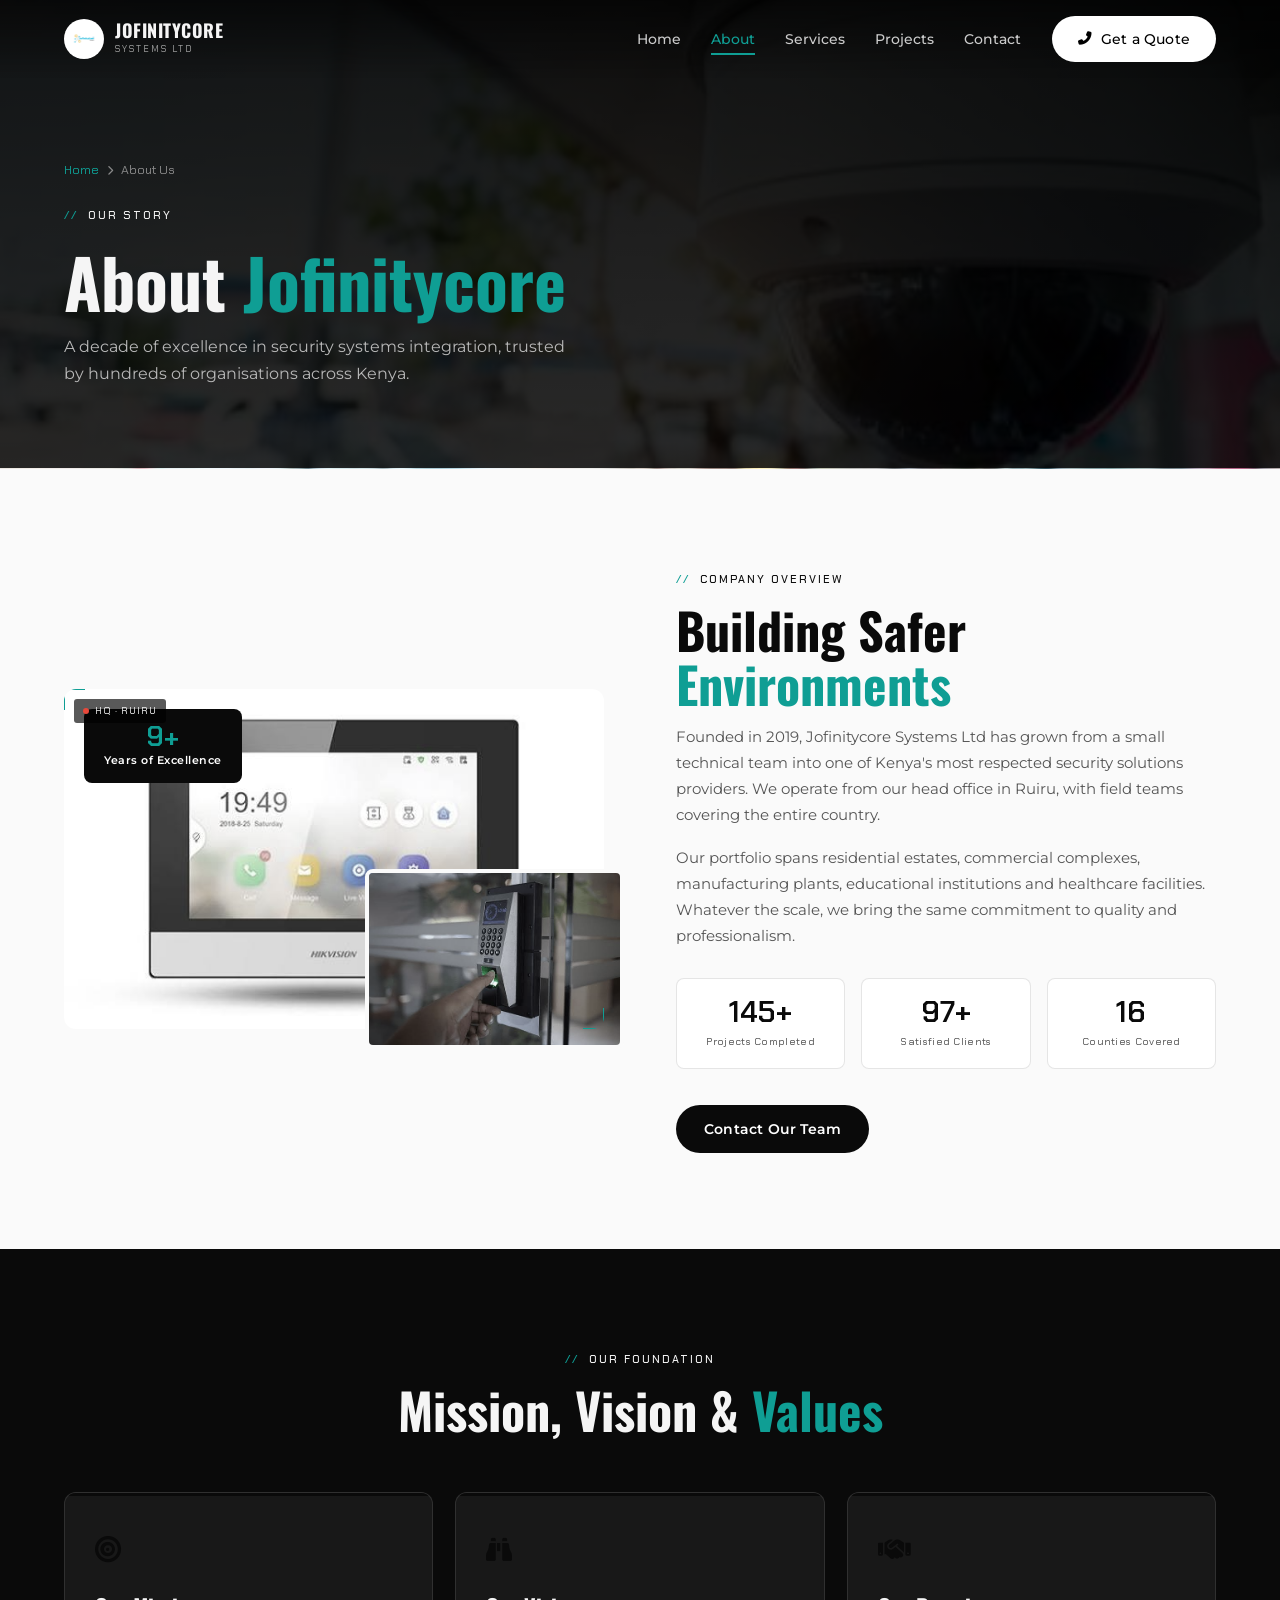
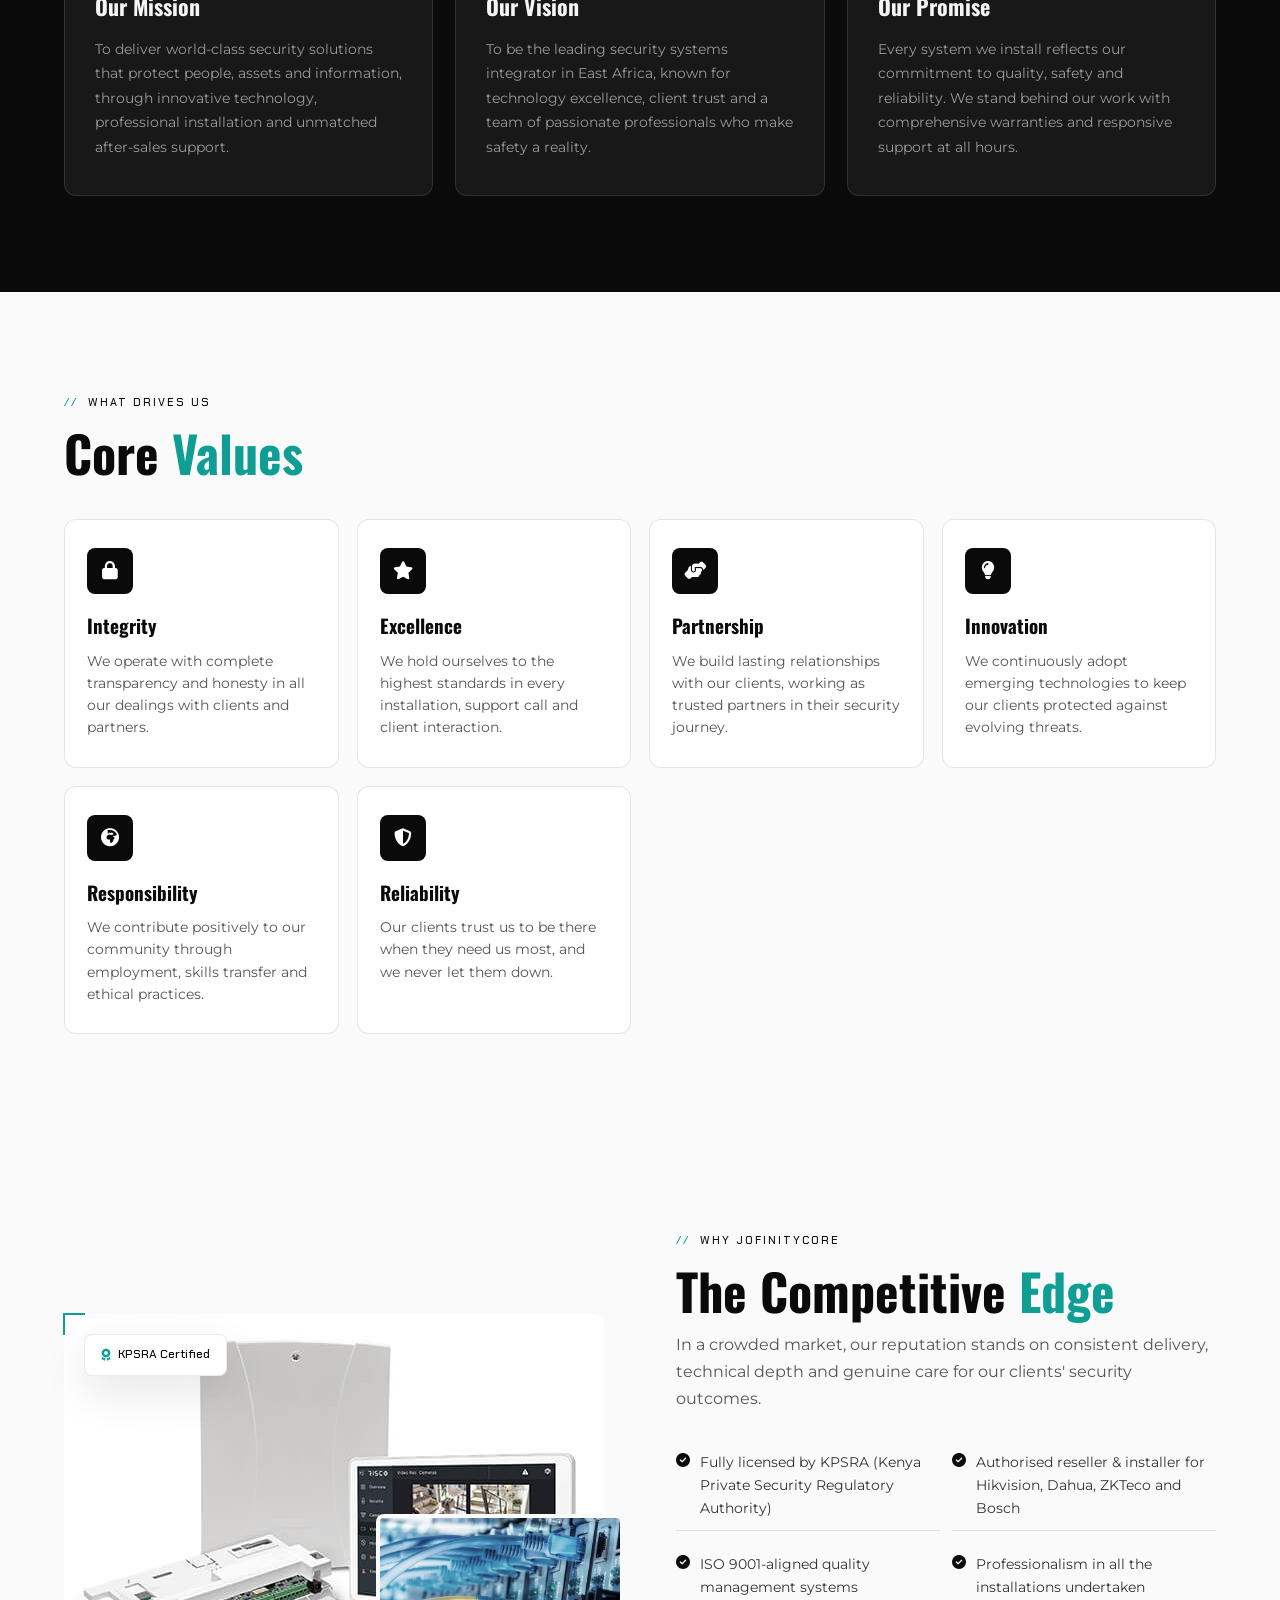
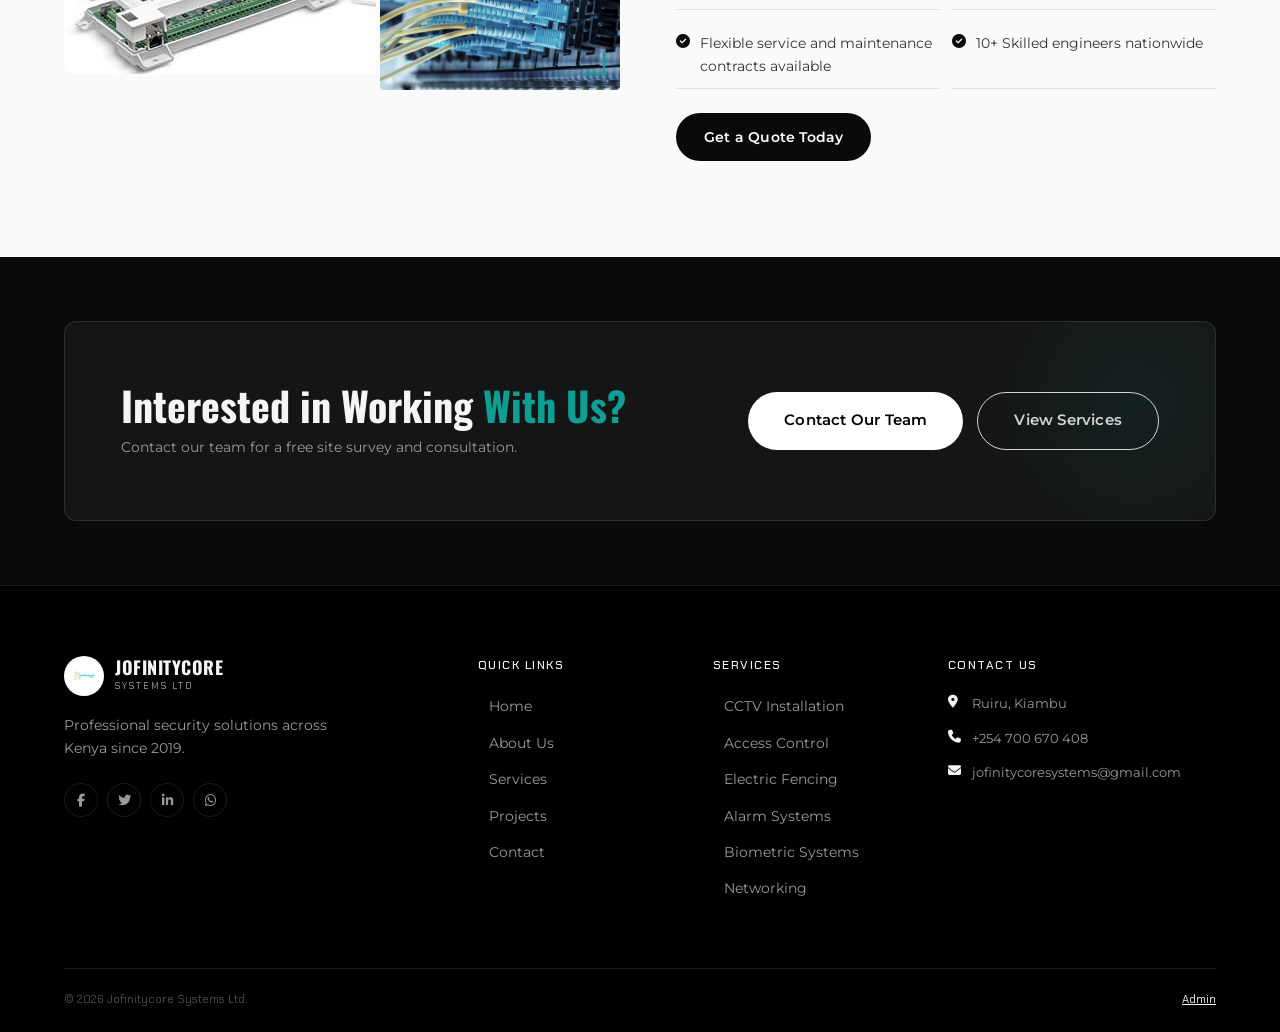
==== about.html @ b5438183 "Initial commit" ====
<!DOCTYPE html>
<html lang="en">
<head>
<meta charset="UTF-8">
<meta name="viewport" content="width=device-width, initial-scale=1.0">
<meta name="description" content="About Jofinitycore Systems Ltd – Kenya's premier security systems integrator. Mission, vision, values and why choose us.">
<title>About Us | Jofinitycore Systems Ltd</title>
<link rel="icon" href="images/favicon.svg" type="image/svg+xml">
<link rel="preconnect" href="https://fonts.googleapis.com">
<link rel="stylesheet" href="https://fonts.googleapis.com/css2?family=Oswald:wght@400;500;600;700&family=Montserrat:wght@300;400;500;600;700;800&family=Chakra+Petch:wght@400;500;600;700&display=swap">
<link rel="stylesheet" href="https://cdnjs.cloudflare.com/ajax/libs/font-awesome/6.5.0/css/all.min.css">
<link rel="stylesheet" href="css/style.css">
</head>
<body>

<nav id="navbar">
  <div class="nav-inner">
    <a href="index.html" class="nav-logo">
      <div class="nav-logo-icon"><img src="images/Logo.png" alt="Jofinitycore Systems Ltd logo"></div>
      <div class="nav-logo-text"><span class="nav-logo-name">JOFINITYCORE</span><span class="nav-logo-tagline">Systems Ltd</span></div>
    </a>
    <div class="nav-links" id="navMenu">
      <a href="index.html">Home</a>
      <a href="about.html" class="active">About</a>
      <a href="services.html">Services</a>
      <a href="projects.html">Projects</a>
      <a href="contact.html">Contact</a>
      <div class="nav-cta"><a href="contact.html" class="btn btn-primary"><i class="fas fa-phone-alt"></i> Get a Quote</a></div>
    </div>
    <button class="nav-toggle" id="navToggle"><span></span><span></span><span></span></button>
  </div>
</nav>

<!-- PAGE HERO -->
<section class="page-hero" style="background-image:url('images/CCTV.jpeg');">
  <div class="page-hero-overlay"></div>
  <div class="container page-hero-content">
    <div class="breadcrumb"><a href="index.html">Home</a> <i class="fas fa-chevron-right"></i> About Us</div>
    <div class="section-label">Our Story</div>
    <h1 class="page-hero-title">About <span class="text-cyan">Jofinitycore</span></h1>
    <p>A decade of excellence in security systems integration, trusted by hundreds of organisations across Kenya.</p>
  </div>
</section>

<!-- ABOUT OVERVIEW -->
<section class="section">
  <div class="container">
    <div class="about-grid">
      <div class="about-images aos">
        <div class="about-main-img frame-corners">
          <div class="frame-tag"><span class="frame-tag-dot"></span>HQ · RUIRU</div>
          <img src="images/Access_Control.jpeg" alt="Access Control System">
        </div>
        <div class="about-sm-img"><img src="images/Biometrics.jpeg" alt="Biometric System"></div>
        <div class="about-stat-badge"><div class="asb-num">9+</div><div class="asb-txt">Years of Excellence</div></div>
      </div>
      <div class="about-text aos aos-delay-1">
        <div class="section-label">Company Overview</div>
        <h2 class="section-title">Building Safer <span class="text-cyan">Environments</span></h2>
        <p>Founded in 2019, Jofinitycore Systems Ltd has grown from a small technical team into one of Kenya's most respected security solutions providers. We operate from our head office in Ruiru, with field teams covering the entire country.</p>
        <p style="margin-top:16px;">Our portfolio spans residential estates, commercial complexes, manufacturing plants, educational institutions and healthcare facilities. Whatever the scale, we bring the same commitment to quality and professionalism.</p>
        <div class="about-stats">
          <div class="about-stat-item"><div class="asi-num" data-counter="150" data-suffix="+">0+</div><div class="asi-label">Projects Completed</div></div>
          <div class="about-stat-item"><div class="asi-num" data-counter="100" data-suffix="+">0+</div><div class="asi-label">Satisfied Clients</div></div>
          <div class="about-stat-item"><div class="asi-num" data-counter="17" data-suffix="">0</div><div class="asi-label">Counties Covered</div></div>
        </div>
        <a href="contact.html" class="btn btn-primary" style="margin-top:8px;">Contact Our Team</a>
      </div>
    </div>
  </div>
</section>

<!-- MISSION VISION VALUES -->
<section class="section mvv-bg">
  <div class="container">
    <div style="text-align:center;margin-bottom:56px;">
      <div class="section-label aos" style="justify-content:center;">Our Foundation</div>
      <h2 class="section-title aos" style="margin:0 auto;">Mission, Vision & <span class="text-cyan">Values</span></h2>
    </div>
    <div class="mvv-grid">
      <div class="mvv-card mvv-blue aos">
        <div class="mvv-icon"><i class="fas fa-bullseye"></i></div>
        <h3>Our Mission</h3>
        <p>To deliver world-class security solutions that protect people, assets and information, through innovative technology, professional installation and unmatched after-sales support.</p>
      </div>
      <div class="mvv-card mvv-red aos aos-delay-1">
        <div class="mvv-icon"><i class="fas fa-binoculars"></i></div>
        <h3>Our Vision</h3>
        <p>To be the leading security systems integrator in East Africa, known for technology excellence, client trust and a team of passionate professionals who make safety a reality.</p>
      </div>
      <div class="mvv-card mvv-gold aos aos-delay-2">
        <div class="mvv-icon"><i class="fas fa-handshake"></i></div>
        <h3>Our Promise</h3>
        <p>Every system we install reflects our commitment to quality, safety and reliability. We stand behind our work with comprehensive warranties and responsive support at all hours.</p>
      </div>
    </div>
  </div>
</section>

<!-- CORE VALUES -->
<section class="section">
  <div class="container">
    <div class="section-label aos">What Drives Us</div>
    <h2 class="section-title aos">Core <span class="text-cyan">Values</span></h2>
    <div class="values-grid">
      <div class="value-card aos"><div class="vc-icon"><i class="fas fa-lock"></i></div><h3>Integrity</h3><p>We operate with complete transparency and honesty in all our dealings with clients and partners.</p></div>
      <div class="value-card aos aos-delay-1"><div class="vc-icon"><i class="fas fa-star"></i></div><h3>Excellence</h3><p>We hold ourselves to the highest standards in every installation, support call and client interaction.</p></div>
      <div class="value-card aos aos-delay-2"><div class="vc-icon"><i class="fas fa-hands-helping"></i></div><h3>Partnership</h3><p>We build lasting relationships with our clients, working as trusted partners in their security journey.</p></div>
      <div class="value-card aos"><div class="vc-icon"><i class="fas fa-lightbulb"></i></div><h3>Innovation</h3><p>We continuously adopt emerging technologies to keep our clients protected against evolving threats.</p></div>
      <div class="value-card aos aos-delay-1"><div class="vc-icon"><i class="fas fa-globe-africa"></i></div><h3>Responsibility</h3><p>We contribute positively to our community through employment, skills transfer and ethical practices.</p></div>
      <div class="value-card aos aos-delay-2"><div class="vc-icon"><i class="fas fa-shield-alt"></i></div><h3>Reliability</h3><p>Our clients trust us to be there when they need us most, and we never let them down.</p></div>
    </div>
  </div>
</section>

<!-- WHY CHOOSE US -->
<section class="section why-bg">
  <div class="container">
    <div class="why-grid">
      <div class="why-images aos frame-corners">
        <img src="images/Alarm_Systems.jpg" alt="Security System" class="why-main">
        <img src="images/Networking.jpg" alt="Network Infrastructure" class="why-sm">
        <div class="why-cert"><i class="fas fa-award"></i><span>KPSRA Certified</span></div>
      </div>
      <div class="why-text">
        <div class="section-label aos">Why Jofinitycore</div>
        <h2 class="section-title aos">The Competitive <span class="text-cyan">Edge</span></h2>
        <p class="section-desc aos">In a crowded market, our reputation stands on consistent delivery, technical depth and genuine care for our clients' security outcomes.</p>
        <ul class="check-list why-checks aos">
          <li><i class="fas fa-check-circle"></i> Fully licensed by KPSRA (Kenya Private Security Regulatory Authority)</li>
          <li><i class="fas fa-check-circle"></i> Authorised reseller & installer for Hikvision, Dahua, ZKTeco and Bosch</li>
          <li><i class="fas fa-check-circle"></i> ISO 9001-aligned quality management systems</li>
          <li><i class="fas fa-check-circle"></i> Professionalism in all the installations undertaken</li>
          <li><i class="fas fa-check-circle"></i> Flexible service and maintenance contracts available</li>
          <li><i class="fas fa-check-circle"></i> 10+ Skilled engineers nationwide</li>
        </ul>
        <a href="contact.html" class="btn btn-primary" style="margin-top:24px;">Get a Quote Today</a>
      </div>
    </div>
  </div>
</section>

<!-- CTA -->
<section class="cta-wrap">
  <div class="container">
    <div class="cta-box aos">
      <div><h2 class="cta-title">Interested in Working <span class="text-cyan">With Us?</span></h2><p>Contact our team for a free site survey and consultation.</p></div>
      <div class="btn-group"><a href="contact.html" class="btn btn-primary btn-lg">Contact Our Team</a><a href="services.html" class="btn btn-outline btn-lg">View Services</a></div>
    </div>
  </div>
</section>

<!-- FOOTER -->
<footer>
  <div class="container">
    <div class="footer-grid">
      <div class="footer-brand">
        <a href="index.html" class="nav-logo"><div class="nav-logo-icon"><img src="images/Logo.png" alt="Jofinitycore Systems Ltd logo"></div><div class="nav-logo-text"><span class="nav-logo-name">JOFINITYCORE</span><span class="nav-logo-tagline">Systems Ltd</span></div></a>
        <p>Professional security solutions across Kenya since 2019.</p>
        <div class="footer-socials"><a href="#"><i class="fab fa-facebook-f"></i></a><a href="#"><i class="fab fa-twitter"></i></a><a href="#"><i class="fab fa-linkedin-in"></i></a><a href="#"><i class="fab fa-whatsapp"></i></a></div>
      </div>
      <div class="footer-col"><h4>Quick Links</h4><ul><li><a href="index.html">Home</a></li><li><a href="about.html">About Us</a></li><li><a href="services.html">Services</a></li><li><a href="projects.html">Projects</a></li><li><a href="contact.html">Contact</a></li></ul></div>
      <div class="footer-col"><h4>Services</h4><ul><li><a href="services.html#cctv">CCTV Installation</a></li><li><a href="services.html#access">Access Control</a></li><li><a href="services.html#fencing">Electric Fencing</a></li><li><a href="services.html#alarm">Alarm Systems</a></li><li><a href="services.html#biometric">Biometric Systems</a></li><li><a href="services.html#networking">Networking</a></li></ul></div>
      <div class="footer-col"><h4>Contact Us</h4>
        <div class="fcontact"><i class="fas fa-map-marker-alt"></i><span>Ruiru, Kiambu</span></div>
        <div class="fcontact"><i class="fas fa-phone"></i><a href="tel:+254700670408">+254 700 670 408</a></div>
        <div class="fcontact"><i class="fas fa-envelope"></i><a href="mailto:jofinitycoresystems@gmail.com">jofinitycoresystems@gmail.com</a></div>
      </div>
    </div>
    <div class="footer-bottom"><span>&copy; 2026 Jofinitycore Systems Ltd.</span><a href="admin">Admin</a></div>
  </div>
</footer>
<button class="btt" id="backToTop"><i class="fas fa-arrow-up"></i></button>
<script src="js/main.js"></script>
</body>
</html>
---- css/style.css ----
/* ==============================================
   JOFINITYCORE SYSTEMS LTD — Main Stylesheet
   Fonts: Oswald (headlines) + Montserrat (body/UI) + Chakra Petch (data/labels/specs)
   Theme: Black & white, teal held back to a small, deliberate accent role
   ============================================== */

@import url('https://fonts.googleapis.com/css2?family=Oswald:wght@400;500;600;700&family=Montserrat:wght@300;400;500;600;700;800&family=Chakra+Petch:wght@400;500;600;700&display=swap');

:root {
  /* black */
  --charcoal:      #0a0a0a;
  --charcoal-mid:  #151515;
  --charcoal-deep: #000000;
  --charcoal-line: rgba(255,255,255,.1);

  /* white */
  --paper:      #fafafa;
  --paper-dim:  #f0f0f0;
  --paper-line: rgba(0,0,0,.1);

  /* accent — held back on purpose: headline highlight words, thin frame lines,
     small dots, link hovers. Not used for large fills anymore. */
  --accent:      #0f9e94;
  --accent-dim:  #0a5551;
  --accent-deep: #0c7d75;
  --accent-hover:#28c2b6;
  --alert:       #e8483a;   /* emergency/alarm red — separate from the accent question entirely */
  --ok:          #3fae6a;

  /* ink / text */
  --ink:     #0a0a0a;
  --white:   #f5f5f5;
  --steel:   #555555;
  --steel-lt:#333333;
  --gray:    var(--steel);
  --gray-lt: var(--steel-lt);
  --border:  var(--paper-line);
  --card:    #ffffff;

  --trans: 0.3s cubic-bezier(.4,0,.2,1);
  --fhead: 'Oswald', sans-serif;
  --fbody: 'Montserrat', sans-serif;
  --fmono: 'Chakra Petch', sans-serif;
  --shadow: 0 16px 44px rgba(0,0,0,.10);
  --shadow-dark: 0 16px 44px rgba(0,0,0,.6);
  --radius: 12px;
  --radius-sm: 8px;
  --radius-pill: 999px;
}

/* ── RESET ── */
*,*::before,*::after{box-sizing:border-box;margin:0;padding:0;}
html{scroll-behavior:smooth;}
body{font-family:var(--fbody);background:var(--paper);color:var(--ink);line-height:1.65;overflow-x:hidden;}
img{max-width:100%;display:block;object-fit:cover;}
a{text-decoration:none;color:inherit;}
ul{list-style:none;}
button{cursor:pointer;border:none;background:none;font-family:inherit;}
::-webkit-scrollbar{width:5px;}
::-webkit-scrollbar-track{background:var(--charcoal);}
::-webkit-scrollbar-thumb{background:#3a3a3a;border-radius:3px;}
:focus-visible{outline:2px solid var(--accent);outline-offset:3px;}
@media (prefers-reduced-motion: reduce){
  *,*::before,*::after{animation-duration:.001ms !important;animation-iteration-count:1 !important;transition-duration:.001ms !important;scroll-behavior:auto !important;}
}

/* ── UTILS ── */
.container{max-width:1200px;margin:0 auto;padding:0 24px;}
.section{padding:96px 0;background:var(--paper);color:var(--ink);}
.text-cyan{color:var(--accent);} /* the one deliberate spot of color left in every heading */
.btn-group{display:flex;gap:14px;flex-wrap:wrap;}
.mono{font-family:var(--fmono);}

/* dark-section contexts */
.hero,.page-hero,.services-bg,.mvv-bg,.svc-alt,.clients-strip,
.cta-wrap,.stats-strip,.quick-contact-strip,footer{
  background:var(--charcoal);
  color:var(--white);
  --gray:#9a9a9a;
  --gray-lt:#cfcfcf;
  --border:var(--charcoal-line);
  --card:#181818;
}
.services-bg{background:var(--charcoal-mid);}
.svc-alt{background:var(--charcoal-mid);}

/* ── LABELS & TITLES ── */
.section-label{
  display:inline-flex;align-items:center;gap:10px;
  font-family:var(--fmono);font-size:11px;font-weight:500;letter-spacing:2px;
  text-transform:uppercase;color:var(--ink);margin-bottom:14px;
}
.hero .section-label,.page-hero .section-label,.services-bg .section-label,
.mvv-bg .section-label,.svc-alt .section-label,.cta-wrap .section-label{color:var(--white);}
.section-label::before{content:'//';display:block;color:var(--accent);}
.section-title{
  font-family:var(--fhead);font-size:clamp(30px,5vw,50px);
  font-weight:700;line-height:1.08;margin-bottom:14px;
  color:inherit;
}
.section-desc{font-size:15.5px;color:var(--gray);max-width:560px;line-height:1.75;}

/* ── BUTTONS ── */
.btn{
  display:inline-flex;align-items:center;gap:9px;
  padding:13px 28px;font-size:13.5px;font-weight:600;
  border-radius:var(--radius-pill);transition:var(--trans);letter-spacing:.2px;
  font-family:var(--fbody);
}
.btn-primary{background:var(--ink);color:#ffffff;}
.hero .btn-primary,.page-hero .btn-primary,.services-bg .btn-primary,.mvv-bg .btn-primary,
.svc-alt .btn-primary,.cta-wrap .btn-primary{background:#ffffff;color:var(--charcoal-deep);}
.btn-primary:hover{transform:translateY(-2px);box-shadow:0 10px 26px rgba(15,158,148,.28);}
.btn-outline{background:transparent;color:inherit;border:1.5px solid currentColor;opacity:.85;}
.btn-outline:hover{border-color:var(--accent);color:var(--accent-deep);opacity:1;transform:translateY(-2px);}
.hero .btn-outline:hover,.page-hero .btn-outline:hover,.services-bg .btn-outline:hover,
.mvv-bg .btn-outline:hover,.svc-alt .btn-outline:hover,.cta-wrap .btn-outline:hover{color:var(--accent);}
.btn-wa{background:#25D366;color:#fff;border:none;}
.btn-wa:hover{background:#1fb855;transform:translateY(-2px);}
.btn-lg{padding:16px 36px;font-size:14.5px;}

/* ── NAVBAR ── */
#navbar{
  position:fixed;top:0;left:0;right:0;z-index:1000;
  background:linear-gradient(180deg,rgba(0,0,0,.55),transparent);
  color:var(--white);
  transition:background .4s,box-shadow .4s;
  --gray:#9a9a9a;
}
#navbar.scrolled{
  background:rgba(0,0,0,.95);
  backdrop-filter:blur(12px);
  box-shadow:0 2px 30px rgba(0,0,0,.4);
  border-bottom:1px solid var(--charcoal-line);
}
.nav-inner{
  display:flex;align-items:center;justify-content:space-between;
  padding:16px 24px;max-width:1200px;margin:0 auto;
}
.nav-logo{display:flex;align-items:center;gap:11px;}
.nav-logo-icon{
  width:40px;height:40px;background:#ffffff;border-radius:50%;
  display:flex;align-items:center;justify-content:center;flex-shrink:0;
}
.nav-logo-icon svg{fill:var(--charcoal-deep);width:20px;height:20px;}
.nav-logo-icon img{width:100%;height:100%;object-fit:contain;padding:5px;border-radius:50%;}
.nav-logo-name{font-family:var(--fhead);font-size:18px;font-weight:700;letter-spacing:.5px;display:block;line-height:1;color:var(--white);}
.nav-logo-tagline{font-family:var(--fmono);font-size:9px;color:#9a9a9a;letter-spacing:2px;text-transform:uppercase;margin-top:3px;display:block;}
.nav-links{display:flex;align-items:center;gap:4px;}
.nav-links a{
  padding:8px 13px;font-size:13.5px;font-weight:500;
  color:rgba(245,245,245,.82);border-radius:4px;
  position:relative;transition:color .2s;
}
.nav-links a::after{
  content:'';position:absolute;bottom:3px;left:13px;right:13px;
  height:2px;background:var(--accent);
  transform:scaleX(0);transition:transform .22s;
}
.nav-links a:hover,
.nav-links a.active{color:var(--accent);}
.nav-links a.active::after,
.nav-links a:hover::after{transform:scaleX(1);}
.nav-cta{margin-left:14px;}
.nav-cta .btn{border-radius:var(--radius-pill);padding:12px 26px;background:#ffffff;color:var(--charcoal-deep);}
.nav-toggle{display:none;flex-direction:column;gap:5px;padding:4px;z-index:1001;position:relative;}
.nav-toggle span{display:block;width:24px;height:2px;background:var(--white);border-radius:2px;transition:var(--trans);}
.nav-toggle.open span:nth-child(1){transform:translateY(7px) rotate(45deg);}
.nav-toggle.open span:nth-child(2){opacity:0;}
.nav-toggle.open span:nth-child(3){transform:translateY(-7px) rotate(-45deg);}

/* ── HERO ── */
.hero{position:relative;min-height:100vh;display:flex;align-items:center;overflow:hidden;}
.hero-slideshow{position:absolute;inset:0;}
.hero-slide{
  position:absolute;inset:0;
  background-size:cover;background-position:center;
  filter:grayscale(1) contrast(1.1);
  opacity:0;transition:opacity 1.4s ease;
}
.hero-slide.active{opacity:1;}
.hero-slide-nav{
  position:absolute;left:50%;bottom:36px;transform:translateX(-50%);
  z-index:2;display:flex;align-items:center;gap:18px;
}
.hero-dots{display:flex;align-items:center;gap:8px;}
.hero-dot{
  width:8px;height:8px;border-radius:50%;padding:0;
  background:rgba(245,245,245,.35);transition:var(--trans);
}
.hero-dot.active{background:var(--accent);width:26px;border-radius:4px;}
.hero-arrow{
  width:38px;height:38px;border-radius:50%;flex-shrink:0;
  background:rgba(0,0,0,.55);border:1px solid rgba(245,245,245,.22);
  color:var(--white);display:flex;align-items:center;justify-content:center;
  font-size:13px;transition:var(--trans);
}
.hero-arrow:hover{background:#ffffff;color:var(--charcoal-deep);border-color:#ffffff;transform:translateY(-2px);}
.hero-overlay{
  position:absolute;inset:0;
  background:linear-gradient(135deg,rgba(0,0,0,.94) 0%,rgba(0,0,0,.88) 55%,rgba(15,158,148,.10) 100%);
}
.hero-content{position:relative;z-index:1;padding:140px 24px 80px;width:100%;}
.hero-badge{
  display:inline-flex;align-items:center;gap:10px;
  background:rgba(255,255,255,.05);border:1px solid rgba(255,255,255,.22);
  color:var(--white);padding:6px 16px 6px 10px;border-radius:var(--radius-pill);
  font-family:var(--fmono);font-size:11px;font-weight:500;letter-spacing:1.5px;
  text-transform:uppercase;margin-bottom:24px;
  animation:fadeUp .6s ease both;
}
.badge-dot{
  display:block;width:7px;height:7px;
  background:var(--alert);border-radius:50%;
  animation:pulse 1.5s ease infinite;
}
@keyframes pulse{0%,100%{opacity:1;transform:scale(1)}50%{opacity:.35;transform:scale(1.5)}}
.hero-title{
  font-family:var(--fhead);
  font-size:clamp(42px,7.5vw,80px);
  font-weight:700;line-height:1.05;
  max-width:760px;margin-bottom:22px;
  font-style:normal;color:var(--white);
  animation:fadeUp .7s .1s ease both;
}
.hero-title em{font-style:normal;}
.hero-desc{
  font-size:16px;color:#b8b8b8;
  max-width:500px;line-height:1.75;margin-bottom:36px;
  animation:fadeUp .7s .2s ease both;
}
.hero-buttons{display:flex;gap:14px;flex-wrap:wrap;animation:fadeUp .7s .3s ease both;}
.hero-stats{
  display:flex;align-items:center;gap:0;
  margin-top:64px;padding-top:32px;
  border-top:1px solid rgba(255,255,255,.12);
  flex-wrap:wrap;
  animation:fadeUp .7s .4s ease both;
}
.hero-stat{padding:0 40px 0 0;}
.hero-stat:first-child{padding-left:0;}
.hero-stat-div{width:1px;height:40px;background:rgba(255,255,255,.14);margin:0 20px;}
.hero-stat-num{font-family:var(--fmono);font-size:36px;font-weight:600;color:var(--white);line-height:1;}
.hero-stat-label{font-family:var(--fmono);font-size:10.5px;letter-spacing:.5px;text-transform:uppercase;color:#8a8a8a;margin-top:6px;}
@keyframes fadeUp{from{opacity:0;transform:translateY(22px)}to{opacity:1;transform:translateY(0)}}

/* ── VIEWFINDER CORNER FRAME (the one recurring accent line, kept thin and small on purpose) ── */
.frame-corners{position:relative;}
.frame-corners::before,
.frame-corners::after{
  content:'';position:absolute;width:22px;height:22px;
  border:2px solid var(--accent);z-index:2;pointer-events:none;
}
.frame-corners::before{top:-1px;left:-1px;border-right:none;border-bottom:none;}
.frame-corners::after{bottom:-1px;right:-1px;border-left:none;border-top:none;}
.frame-tag{
  position:absolute;top:10px;left:10px;z-index:2;
  display:flex;align-items:center;gap:6px;
  font-family:var(--fmono);font-size:10px;letter-spacing:1px;
  color:var(--white);background:rgba(0,0,0,.65);
  padding:4px 9px;border-radius:3px;pointer-events:none;
}
.frame-tag-dot{width:6px;height:6px;border-radius:50%;background:var(--alert);animation:pulse 1.6s ease infinite;}

/* ── INTRO SECTION ── */
.intro-grid{display:grid;grid-template-columns:1fr 1fr;gap:72px;align-items:center;}
.check-list{margin-top:24px;display:grid;grid-template-columns:1fr 1fr;gap:12px;}
.check-list li{display:flex;align-items:center;gap:9px;font-size:14px;color:var(--gray-lt);}
.check-list li i{color:var(--ink);flex-shrink:0;}

.intro-visuals{position:relative;}
.intro-img-main{border-radius:var(--radius);overflow:hidden;height:320px;}
.intro-img-main img{width:100%;height:100%;filter:grayscale(.5);}
.intro-img-sub{display:grid;grid-template-columns:1fr 1fr;gap:12px;margin-top:12px;}
.intro-img-sm{border-radius:var(--radius-sm);overflow:hidden;height:160px;}
.intro-img-sm img{width:100%;height:100%;filter:grayscale(.5);}
.intro-float-badge{
  position:absolute;bottom:-20px;left:-20px;
  background:var(--ink);color:#ffffff;
  border-radius:var(--radius-sm);padding:16px 22px;
  display:flex;align-items:center;gap:12px;
  box-shadow:0 12px 32px rgba(0,0,0,.25);
}
.intro-float-badge i{font-size:24px;color:var(--accent);}
.ifb-num{font-family:var(--fmono);font-size:26px;font-weight:600;line-height:1;}
.ifb-txt{font-size:11px;font-weight:600;letter-spacing:.5px;}

/* ── SERVICES GRID ── */
.section-split-header{display:flex;justify-content:space-between;align-items:flex-end;flex-wrap:wrap;gap:20px;margin-bottom:48px;}
.services-grid{display:grid;grid-template-columns:repeat(auto-fill,minmax(340px,1fr));gap:22px;}
.scard{
  display:flex;flex-direction:column;
  background:var(--card);border:1px solid var(--border);
  border-radius:var(--radius);overflow:hidden;
  transition:var(--trans);text-decoration:none;
}
.scard:hover{transform:translateY(-5px);box-shadow:var(--shadow-dark);border-color:rgba(255,255,255,.25);}
.scard-img{position:relative;height:210px;overflow:hidden;}
.scard-img img{width:100%;height:100%;transition:transform .5s ease;filter:grayscale(.6);}
.scard:hover .scard-img img{transform:scale(1.06);}
.scard-icon{
  position:absolute;bottom:12px;right:12px;
  width:38px;height:38px;border-radius:50%;
  background:var(--ink);color:#ffffff;
  display:flex;align-items:center;justify-content:center;font-size:16px;
}
.scard-body{padding:26px;flex:1;display:flex;flex-direction:column;}
.scard-body h3{font-family:var(--fhead);font-size:22px;font-weight:700;margin-bottom:10px;color:var(--white);}
.scard-body p{font-size:13.5px;color:var(--gray);line-height:1.7;flex:1;}
.scard-link{
  display:inline-flex;align-items:center;gap:6px;font-family:var(--fmono);
  font-size:12px;font-weight:500;color:var(--white);
  margin-top:16px;transition:gap .2s,color .2s;
}
.scard:hover .scard-link{gap:10px;color:var(--accent);}

/* ── WHY US ── */
.why-grid{display:grid;grid-template-columns:1fr 1fr;gap:72px;align-items:center;}
.why-images{position:relative;}
.why-main{width:100%;height:360px;border-radius:var(--radius);object-fit:cover;filter:grayscale(.5);}
.why-sm{position:absolute;bottom:-20px;right:-20px;width:46%;height:180px;border-radius:var(--radius-sm);border:4px solid var(--paper);filter:grayscale(.5);}
.why-cert{
  position:absolute;top:20px;left:20px;
  background:#ffffff;border:1px solid rgba(0,0,0,.08);
  border-radius:var(--radius-sm);padding:10px 16px;display:flex;align-items:center;gap:8px;
  font-family:var(--fmono);font-size:12px;font-weight:500;color:var(--ink);box-shadow:var(--shadow);
}
.why-cert i{color:var(--accent);}
.why-text .section-desc{margin-bottom:28px;}
.why-items{display:flex;flex-direction:column;gap:20px;}
.why-item{display:flex;gap:16px;align-items:flex-start;}
.wi-icon{
  width:46px;height:46px;border-radius:var(--radius-sm);
  background:var(--ink);border:1px solid var(--ink);
  display:flex;align-items:center;justify-content:center;
  color:#ffffff;font-size:18px;flex-shrink:0;
}
.why-item h4{font-family:var(--fhead);font-size:17px;font-weight:700;margin-bottom:4px;}
.why-item p{font-size:13.5px;color:var(--gray);line-height:1.65;}
.why-checks li{font-size:14px;color:var(--gray-lt);padding:10px 0;border-bottom:1px solid var(--border);display:flex;gap:10px;align-items:flex-start;}
.why-checks li i{color:var(--ink);margin-top:2px;flex-shrink:0;}

/* ── TESTIMONIALS ── */
.testi-grid{display:grid;grid-template-columns:repeat(auto-fill,minmax(320px,1fr));gap:22px;}
.tcard{background:var(--card);border:1px solid var(--border);border-radius:var(--radius);padding:32px;position:relative;box-shadow:var(--shadow);}
.tcard-quote{font-family:var(--fhead);font-size:28px;color:var(--ink);opacity:.5;margin-bottom:16px;display:block;}
.tcard p{font-size:14.5px;color:var(--ink);line-height:1.75;font-style:italic;}
.tcard-stars{color:var(--ink);font-size:13px;margin:20px 0 16px;letter-spacing:2px;}
.tcard-author{display:flex;gap:12px;align-items:center;}
.tcard-av{
  width:44px;height:44px;border-radius:50%;
  background:var(--ink);border:2px solid var(--accent);
  display:flex;align-items:center;justify-content:center;
  font-family:var(--fhead);font-size:15px;font-weight:700;
  color:#ffffff;flex-shrink:0;
}
.tcard-author strong{font-size:14px;display:block;}
.tcard-author span{font-size:12px;color:var(--gray);}

/* ── CLIENTS STRIP ── */
.clients-strip{border-top:1px solid var(--charcoal-line);border-bottom:1px solid var(--charcoal-line);padding:40px 0;}
.clients-label{text-align:center;font-family:var(--fmono);font-size:11px;letter-spacing:2px;text-transform:uppercase;color:var(--gray);margin-bottom:32px;}
.clients-row{display:flex;justify-content:center;align-items:center;flex-wrap:wrap;gap:40px;}
.clients-row span{font-family:var(--fhead);font-size:16px;font-weight:700;letter-spacing:.5px;color:rgba(245,245,245,.25);transition:color .2s;cursor:default;}
.clients-row span:hover{color:rgba(245,245,245,.65);}

/* ── CTA BOX ── */
.cta-wrap{padding:64px 0;}
.cta-box{
  background:var(--charcoal-mid);
  border:1px solid var(--charcoal-line);border-radius:var(--radius);
  padding:60px 56px;display:flex;align-items:center;justify-content:space-between;
  gap:40px;position:relative;overflow:hidden;
}
.cta-box::before{
  content:'';position:absolute;top:-80px;right:-80px;
  width:320px;height:320px;border-radius:50%;
  background:radial-gradient(circle,rgba(15,158,148,.09) 0%,transparent 70%);
}
.cta-title{font-family:var(--fhead);font-size:clamp(26px,3.5vw,40px);font-weight:700;line-height:1.15;}
.cta-box p{color:#9a9a9a;margin-top:8px;font-size:14px;}
.cta-box .btn-group{flex-shrink:0;}

/* ── PAGE HERO ── */
.page-hero{position:relative;padding:160px 0 80px;background-size:cover;background-position:center;border-bottom:1px solid var(--charcoal-line);}
.page-hero-overlay{position:absolute;inset:0;background:linear-gradient(180deg,rgba(0,0,0,.92) 0%,rgba(0,0,0,.84) 100%);}
.page-hero-content{position:relative;z-index:1;}
.breadcrumb{display:flex;align-items:center;gap:8px;font-family:var(--fmono);font-size:12.5px;color:#8a8a8a;margin-bottom:20px;}
.breadcrumb a{color:var(--accent);}
.breadcrumb i{font-size:10px;}
.page-hero-title{font-family:var(--fhead);font-size:clamp(38px,6.5vw,68px);font-weight:700;line-height:1.05;margin:8px 0 16px;color:var(--white);}
.page-hero-content p{font-size:16px;color:#b8b8b8;max-width:520px;line-height:1.7;}

/* ── ABOUT PAGE ── */
.about-grid{display:grid;grid-template-columns:1fr 1fr;gap:72px;align-items:center;}
.about-images{position:relative;}
.about-main-img{border-radius:var(--radius);overflow:hidden;height:340px;}
.about-main-img img{width:100%;height:100%;filter:grayscale(.5);}
.about-sm-img{position:absolute;bottom:-20px;right:-20px;width:48%;height:180px;border-radius:var(--radius-sm);overflow:hidden;border:4px solid var(--paper);}
.about-sm-img img{width:100%;height:100%;filter:grayscale(.5);}
.about-stat-badge{
  position:absolute;top:20px;left:20px;
  background:var(--ink);color:#ffffff;
  border-radius:var(--radius-sm);padding:14px 20px;text-align:center;
}
.asb-num{font-family:var(--fmono);font-size:28px;font-weight:600;line-height:1;color:var(--accent);}
.asb-txt{font-size:11px;font-weight:600;letter-spacing:.5px;}
.about-text p{font-size:15px;color:var(--gray);line-height:1.75;}
.about-stats{display:grid;grid-template-columns:repeat(3,1fr);gap:16px;margin:28px 0;}
.about-stat-item{background:var(--card);border:1px solid var(--border);border-radius:var(--radius-sm);padding:18px;text-align:center;}
.asi-num{font-family:var(--fmono);font-size:30px;font-weight:600;color:var(--ink);line-height:1;}
.asi-label{font-family:var(--fmono);font-size:10.5px;letter-spacing:.3px;color:var(--gray);margin-top:6px;}

/* Mission Vision Values */
.mvv-grid{display:grid;grid-template-columns:repeat(auto-fill,minmax(300px,1fr));gap:22px;}
.mvv-card{border-radius:var(--radius);padding:36px 30px;border:1px solid var(--border);position:relative;overflow:hidden;background:var(--card);}
.mvv-card::before{content:'';position:absolute;top:0;left:0;width:100%;height:3px;background:var(--ink);}
.mvv-icon{font-size:26px;margin-bottom:16px;color:var(--ink);}
.mvv-card h3{font-family:var(--fhead);font-size:22px;font-weight:700;margin-bottom:12px;color:var(--white);}
.mvv-card p{font-size:14px;color:var(--gray);line-height:1.75;}

/* Core Values */
.values-grid{display:grid;grid-template-columns:repeat(auto-fill,minmax(220px,1fr));gap:18px;margin-top:40px;}
.value-card{background:var(--card);border:1px solid var(--border);border-radius:var(--radius);padding:28px 22px;transition:var(--trans);}
.value-card:hover{border-color:rgba(0,0,0,.2);transform:translateY(-3px);box-shadow:var(--shadow);}
.vc-icon{width:46px;height:46px;background:var(--ink);border-radius:var(--radius-sm);display:flex;align-items:center;justify-content:center;color:#ffffff;font-size:18px;margin-bottom:16px;}
.value-card h3{font-family:var(--fhead);font-size:19px;font-weight:700;margin-bottom:8px;}
.value-card p{font-size:13.5px;color:var(--gray);line-height:1.65;}

/* ── SERVICES PAGE ── */
.svc-tabs-bar{background:var(--charcoal);border-bottom:1px solid var(--charcoal-line);position:sticky;top:70px;z-index:99;}
.svc-tabs{display:flex;overflow-x:auto;padding:0;gap:0;scrollbar-width:none;}
.svc-tabs::-webkit-scrollbar{display:none;}
.svc-tab{
  padding:15px 20px;font-family:var(--fmono);font-size:12.5px;font-weight:500;
  color:#8a8a8a;white-space:nowrap;border-bottom:2px solid transparent;
  transition:color .2s,border-color .2s;display:flex;align-items:center;gap:7px;
}
.svc-tab:hover{color:var(--accent);border-bottom-color:var(--accent);}
.svc-block{padding:84px 0;border-bottom:1px solid var(--paper-line);}
.svc-block:last-child{border-bottom:none;}
.svc-alt{border-bottom:1px solid var(--charcoal-line);}
.svc-grid{display:grid;grid-template-columns:1fr 1fr;gap:72px;align-items:center;}
.svc-grid-rev{direction:rtl;}
.svc-grid-rev > *{direction:ltr;}
.svc-img{position:relative;border-radius:var(--radius);overflow:hidden;height:400px;}
.svc-img img{width:100%;height:100%;filter:grayscale(.55);}
.svc-img-badge{
  position:absolute;bottom:16px;right:16px;width:50px;height:50px;border-radius:50%;
  background:var(--ink);color:#ffffff;
  display:flex;align-items:center;justify-content:center;font-size:21px;
  box-shadow:0 6px 18px rgba(0,0,0,.35);
}
.svc-text h2{font-family:var(--fhead);font-size:clamp(26px,4vw,38px);font-weight:700;margin:8px 0 16px;}
.svc-text p{font-size:14.5px;color:var(--gray);line-height:1.75;margin-bottom:14px;}
.svc-benefits{margin:20px 0 24px;display:flex;flex-direction:column;gap:10px;}
.svc-benefits li{display:flex;align-items:center;gap:10px;font-size:14px;color:var(--gray-lt);}
.svc-benefits li i{color:var(--ink);flex-shrink:0;}
.svc-brands{font-family:var(--fmono);font-size:11.5px;font-weight:500;letter-spacing:1.5px;color:var(--gray);margin-bottom:20px;text-transform:uppercase;}
.svc-maint-cta{background:var(--charcoal-mid);border-top:1px solid var(--charcoal-line);padding:80px 0;color:var(--white);--gray:#9a9a9a;}

/* ── PROJECTS PAGE ── */
.filter-bar{display:flex;gap:10px;flex-wrap:wrap;margin-bottom:40px;}
.fbtn{
  padding:9px 22px;border:1px solid var(--border);border-radius:var(--radius-pill);
  font-family:var(--fmono);font-size:12.5px;font-weight:500;
  color:var(--gray);background:transparent;display:flex;align-items:center;gap:7px;
  transition:var(--trans);cursor:pointer;
}
.fbtn:hover,.fbtn.active{border-color:var(--ink);color:var(--ink);background:var(--paper-dim);}
.proj-grid{display:grid;grid-template-columns:repeat(auto-fill,minmax(340px,1fr));gap:22px;}
.pcard{background:var(--card);border:1px solid var(--border);border-radius:var(--radius);overflow:hidden;transition:var(--trans);}
.pcard:hover{transform:translateY(-4px);box-shadow:var(--shadow);border-color:rgba(0,0,0,.2);}
.pcard-img{position:relative;height:220px;overflow:hidden;}
.pcard-img img{width:100%;height:100%;transition:transform .5s ease;filter:grayscale(.6);}
.pcard:hover .pcard-img img{transform:scale(1.06);}
.pcard-tag{position:absolute;top:12px;right:12px;background:var(--ink);color:#ffffff;font-family:var(--fmono);font-size:10.5px;font-weight:600;padding:4px 12px;border-radius:var(--radius-pill);letter-spacing:.4px;}
.pcard-body{padding:22px;}
.pcard-body h3{font-family:var(--fhead);font-size:20px;font-weight:700;margin-bottom:8px;}
.pcard-body p{font-size:13.5px;color:var(--gray);line-height:1.65;}
.pcard-meta{display:flex;gap:20px;margin-top:16px;padding-top:14px;border-top:1px solid var(--border);}
.pcard-meta span{font-family:var(--fmono);font-size:11.5px;color:var(--gray);display:flex;align-items:center;gap:5px;}
.pcard-meta i{color:var(--ink);font-size:11px;}
.proj-cta-note{text-align:center;margin-top:48px;font-size:15px;color:var(--gray);}
.proj-cta-note a{color:var(--ink);text-decoration:underline;}

/* Stats strip */
.stats-strip{border-top:1px solid var(--charcoal-line);border-bottom:1px solid var(--charcoal-line);padding:0;}
.stats-row{display:flex;align-items:stretch;}
.stat-item{flex:1;padding:40px 20px;text-align:center;}
.stat-div{width:1px;background:var(--charcoal-line);margin:20px 0;}
.stat-num{font-family:var(--fmono);font-size:clamp(32px,4vw,46px);font-weight:600;color:var(--white);line-height:1;}
.stat-lbl{font-family:var(--fmono);font-size:11px;letter-spacing:.4px;color:#8a8a8a;margin-top:8px;text-transform:uppercase;}

/* ── CONTACT PAGE ── */
.quick-contact-strip{border-bottom:1px solid var(--charcoal-line);}
.qcs-row{display:flex;align-items:stretch;flex-wrap:wrap;}
.qcs-item{display:flex;align-items:center;gap:14px;padding:20px 32px;color:var(--white);transition:background .2s;flex:1;min-width:180px;}
.qcs-item:hover{background:rgba(255,255,255,.04);}
.qcs-div{width:1px;background:var(--charcoal-line);margin:16px 0;}
.qcs-icon{width:40px;height:40px;background:#ffffff;border-radius:50%;display:flex;align-items:center;justify-content:center;color:var(--charcoal-deep);font-size:16px;flex-shrink:0;}
.qcs-wa{background:rgba(37,211,102,.12);border:1px solid rgba(37,211,102,.3);color:#25D366;}
.qcs-label{font-family:var(--fmono);font-size:10px;letter-spacing:1.5px;text-transform:uppercase;color:#8a8a8a;}
.qcs-value{font-size:14px;font-weight:600;margin-top:3px;}
.contact-grid{display:grid;grid-template-columns:1fr 1.6fr;gap:64px;align-items:start;}
.cinfo-item{display:flex;gap:16px;padding:22px 0;border-bottom:1px solid var(--border);}
.cinfo-item:first-child{padding-top:0;}
.cinfo-icon{width:44px;height:44px;background:var(--ink);border-radius:50%;display:flex;align-items:center;justify-content:center;color:#ffffff;font-size:16px;flex-shrink:0;}
.cinfo-label{font-family:var(--fmono);font-size:10px;letter-spacing:1.5px;text-transform:uppercase;color:var(--ink);margin-bottom:6px;}
.cinfo-val{font-size:14px;line-height:1.65;color:var(--ink);}
.cinfo-val a{color:var(--ink);text-decoration:underline;}
.emergency-box{margin-top:28px;background:rgba(232,72,58,.05);border:1px solid rgba(232,72,58,.25);border-radius:var(--radius-sm);padding:22px 24px;}
.eb-top{display:flex;align-items:center;gap:9px;font-family:var(--fmono);font-size:12.5px;font-weight:500;color:var(--alert);margin-bottom:8px;text-transform:uppercase;letter-spacing:.5px;}
.eb-num{font-family:var(--fmono);font-size:30px;font-weight:600;color:var(--alert);display:block;margin-bottom:4px;}
.emergency-box p{font-size:12px;color:var(--gray);}
.contact-form-wrap{background:var(--card);border:1px solid var(--border);border-radius:var(--radius);padding:44px 40px;box-shadow:var(--shadow);}
.contact-form-wrap h3{font-family:var(--fhead);font-size:26px;font-weight:700;margin-bottom:6px;}
.contact-form-wrap > p{font-size:14px;color:var(--gray);margin-bottom:28px;}
.form-row-2{display:grid;grid-template-columns:1fr 1fr;gap:16px;}
.fg{margin-bottom:18px;}
.fg label{display:block;font-family:var(--fmono);font-size:10.5px;font-weight:500;letter-spacing:1px;text-transform:uppercase;color:var(--gray);margin-bottom:8px;}
.fg label span{color:var(--alert);}
.fg input,.fg select,.fg textarea{
  width:100%;background:var(--paper);border:1px solid rgba(0,0,0,.14);border-radius:var(--radius-sm);
  padding:12px 16px;font-family:var(--fbody);font-size:14px;color:var(--ink);
  transition:border-color .2s,box-shadow .2s;outline:none;-webkit-appearance:none;
}
.fg select{cursor:pointer;}
.fg textarea{resize:vertical;min-height:118px;}
.fg input:focus,.fg select:focus,.fg textarea:focus{border-color:var(--ink);box-shadow:0 0 0 3px rgba(0,0,0,.08);}
.fg input::placeholder,.fg textarea::placeholder{color:rgba(10,10,10,.32);}
.form-submit-btn{width:100%;padding:15px;font-size:15px;font-weight:600;justify-content:center;margin-top:4px;border-radius:var(--radius-pill);background:var(--ink);color:#ffffff;}
.form-response{margin-top:14px;padding:13px 18px;border-radius:var(--radius-sm);font-size:14px;display:none;}
.form-response.success{background:rgba(63,174,106,.1);border:1px solid rgba(63,174,106,.3);color:#2c8250;display:block;}
.form-response.error{background:rgba(232,72,58,.08);border:1px solid rgba(232,72,58,.28);color:#c33a2e;display:block;}
.map-section{padding:0 0 90px;}
.map-frame{border-radius:var(--radius);overflow:hidden;border:1px solid var(--paper-line);height:420px;filter:grayscale(.4);}
.map-frame iframe{width:100%;height:100%;border:none;}

/* ── FOOTER ── */
footer{background:var(--charcoal-deep);border-top:1px solid var(--charcoal-line);padding:70px 0 0;}
.footer-grid{display:grid;grid-template-columns:2fr 1fr 1fr 1.5fr;gap:56px;padding-bottom:56px;border-bottom:1px solid var(--charcoal-line);}
.footer-brand p{font-size:13.5px;color:#9a9a9a;line-height:1.7;margin:18px 0 24px;max-width:280px;}
.footer-socials{display:flex;gap:9px;}
.footer-socials a{width:34px;height:34px;border:1px solid var(--charcoal-line);border-radius:50%;display:flex;align-items:center;justify-content:center;font-size:13px;color:#9a9a9a;transition:var(--trans);}
.footer-socials a:hover{border-color:#ffffff;color:#ffffff;}
.footer-col h4{font-family:var(--fmono);font-size:12px;font-weight:500;letter-spacing:1.5px;text-transform:uppercase;margin-bottom:18px;color:var(--white);}
.footer-col ul li{margin-bottom:10px;}
.footer-col ul a{font-size:13.5px;color:#9a9a9a;transition:color .2s;display:flex;align-items:center;gap:6px;}
.footer-col ul a::before{content:'›';color:var(--accent);font-size:16px;opacity:0;transition:opacity .2s;}
.footer-col ul a:hover{color:var(--white);}
.footer-col ul a:hover::before{opacity:1;}
.fcontact{display:flex;gap:10px;margin-bottom:13px;font-size:13px;color:#9a9a9a;align-items:flex-start;}
.fcontact i{color:var(--white);margin-top:2px;flex-shrink:0;width:14px;}
.fcontact a{color:#9a9a9a;}
.fcontact a:hover{color:#ffffff;}
.footer-bottom{display:flex;align-items:center;justify-content:space-between;padding:22px 0;font-family:var(--fmono);font-size:11.5px;color:rgba(245,245,245,.3);flex-wrap:wrap;gap:10px;}
.footer-bottom a{color:var(--white);text-decoration:underline;}

/* ── BACK TO TOP ── */
.btt{
  position:fixed;bottom:28px;right:28px;width:44px;height:44px;
  background:var(--ink);color:#ffffff;border-radius:50%;
  display:flex;align-items:center;justify-content:center;font-size:16px;
  opacity:0;pointer-events:none;transition:opacity .3s,transform .3s;z-index:500;
}
.btt.show{opacity:1;pointer-events:auto;}
.btt:hover{transform:translateY(-3px);background:var(--accent);}

/* ── ANIMATE ON SCROLL ── */
.aos{opacity:0;transform:translateY(28px);transition:opacity .65s ease,transform .65s ease;}
.aos.aos-delay-1{transition-delay:.1s;}
.aos.aos-delay-2{transition-delay:.2s;}
.aos.aos-delay-3{transition-delay:.3s;}
.aos.visible{opacity:1;transform:translateY(0);}

/* ── RESPONSIVE ── */
@media(max-width:1024px){
  .footer-grid{grid-template-columns:1fr 1fr;gap:40px;}
}
@media(max-width:900px){
  .nav-toggle{display:flex;}
  .nav-links{
    position:fixed;top:0;left:0;right:0;bottom:0;
    background:rgba(0,0,0,.98);backdrop-filter:blur(16px);
    flex-direction:column;padding:90px 28px 40px;
    transform:translateY(-100%);
    transition:transform .4s cubic-bezier(.4,0,.2,1);
    z-index:999;align-items:flex-start;gap:4px;overflow-y:auto;
  }
  .nav-links.open{transform:translateY(0);}
  .nav-links a{font-family:var(--fhead);font-size:26px;font-weight:700;padding:12px 0;width:100%;border-bottom:1px solid rgba(255,255,255,.06);color:var(--white);}
  .nav-links a::after{display:none;}
  .nav-cta{margin:16px 0 0;}
  .nav-cta .btn{padding:14px 32px;font-size:16px;}
  .intro-grid,.about-grid,.why-grid,.svc-grid,.contact-grid{grid-template-columns:1fr;gap:48px;}
  .svc-grid-rev{direction:ltr;}
  .intro-float-badge,.about-sm-img,.why-sm,.about-stat-badge{display:none;}
  .hero-stats{gap:16px;}
  .hero-stat{padding:0 16px 0 0;}
  .cta-box{flex-direction:column;padding:44px 28px;}
  .stats-row{flex-wrap:wrap;}
  .stat-item{min-width:45%;padding:30px 16px;}
  .stat-div{display:none;}
  .qcs-row{flex-wrap:wrap;}
  .qcs-div{display:none;}
  .qcs-item{min-width:45%;}
  .form-row-2{grid-template-columns:1fr;}
}
@media(max-width:640px){
  .hero-arrow{display:none;}
  .hero-slide-nav{bottom:24px;}
  .section{padding:64px 0;}
  .services-grid,.proj-grid,.testi-grid,.mvv-grid,.values-grid{grid-template-columns:1fr;}
  .hero-title{font-size:clamp(38px,10vw,58px);}
  .hero-buttons,.btn-group{flex-direction:column;}
  .hero-buttons .btn,.btn-group .btn{justify-content:center;}
  .hero-stat-div{display:none;}
  .hero-stats{gap:20px;}
  .hero-stat{padding:0;}
  .about-stats{grid-template-columns:1fr 1fr;}
  .check-list{grid-template-columns:1fr;}
  .filter-bar{gap:8px;}
  .fbtn{font-size:12px;padding:8px 16px;}
  .contact-form-wrap{padding:28px 20px;}
  .footer-grid{grid-template-columns:1fr;}
  .cta-box{padding:36px 24px;}
  .qcs-item{min-width:100%;}
  .svc-img{height:280px;}
}
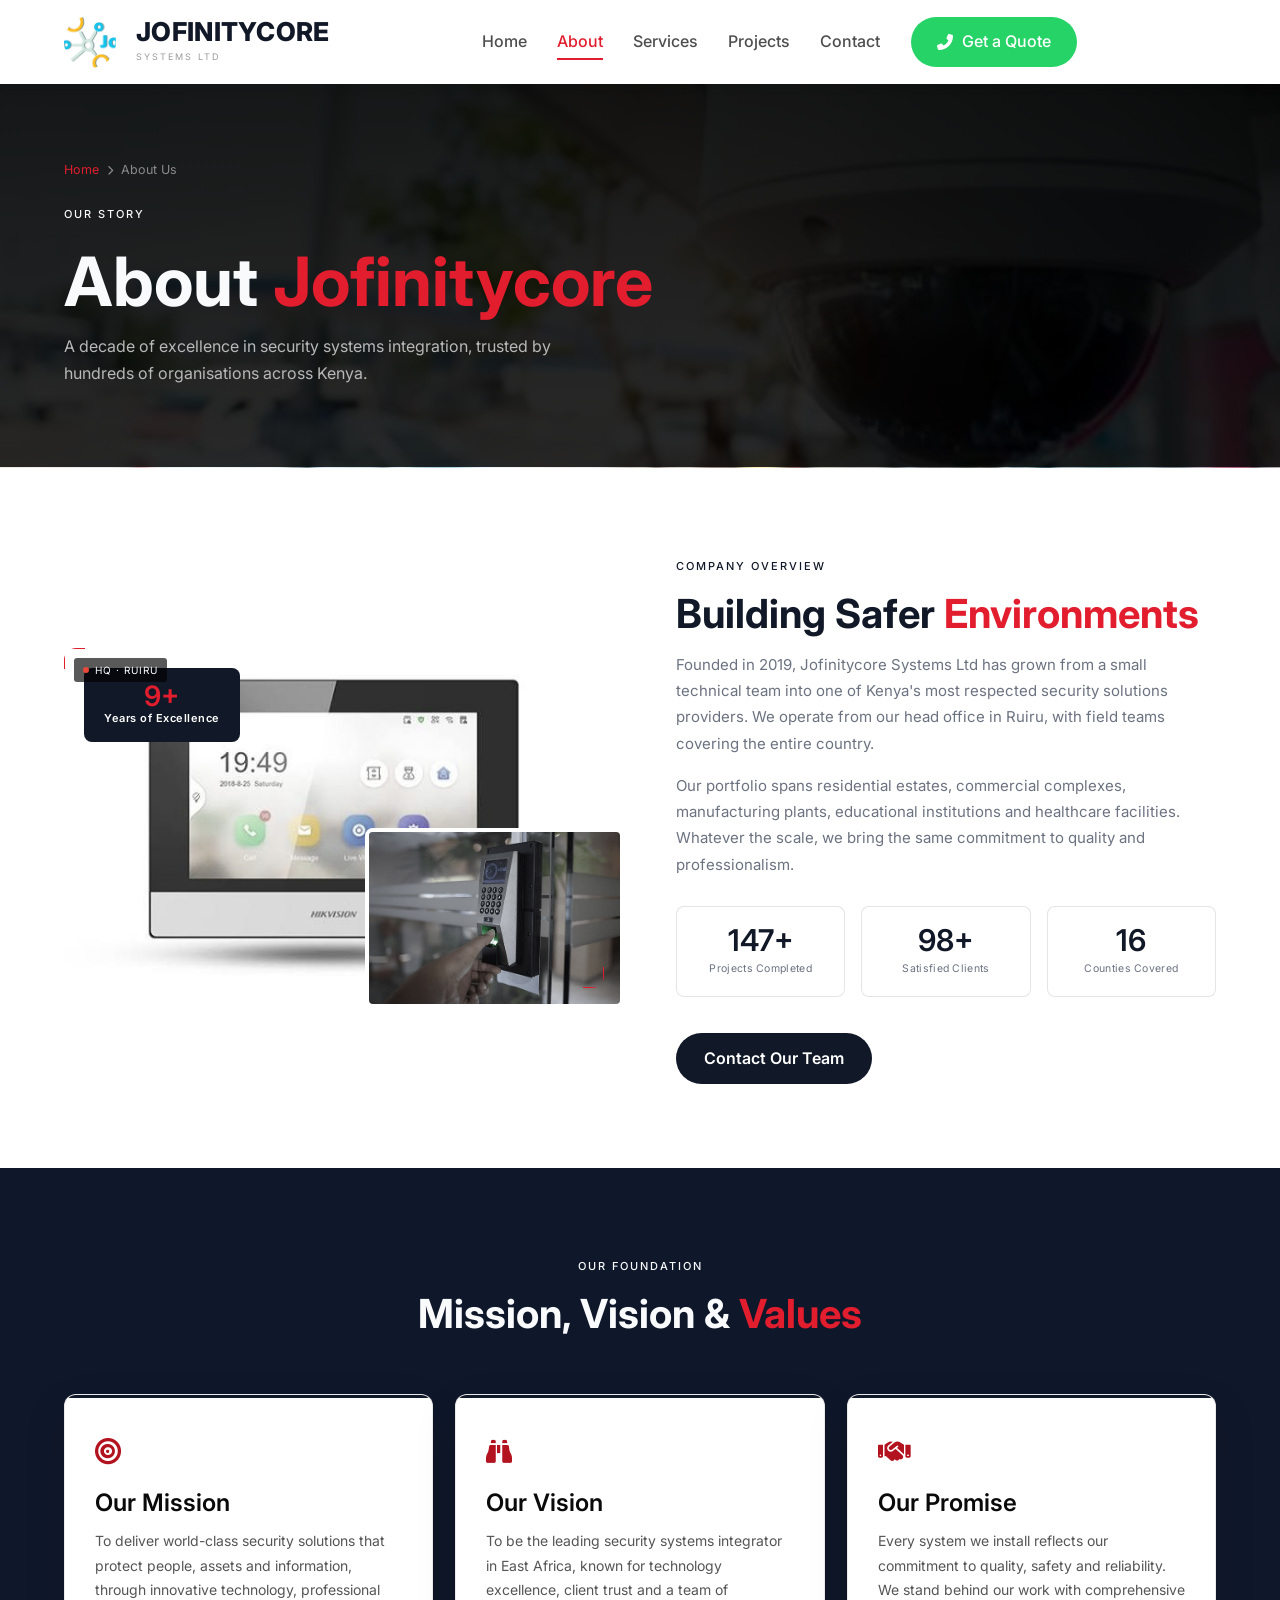
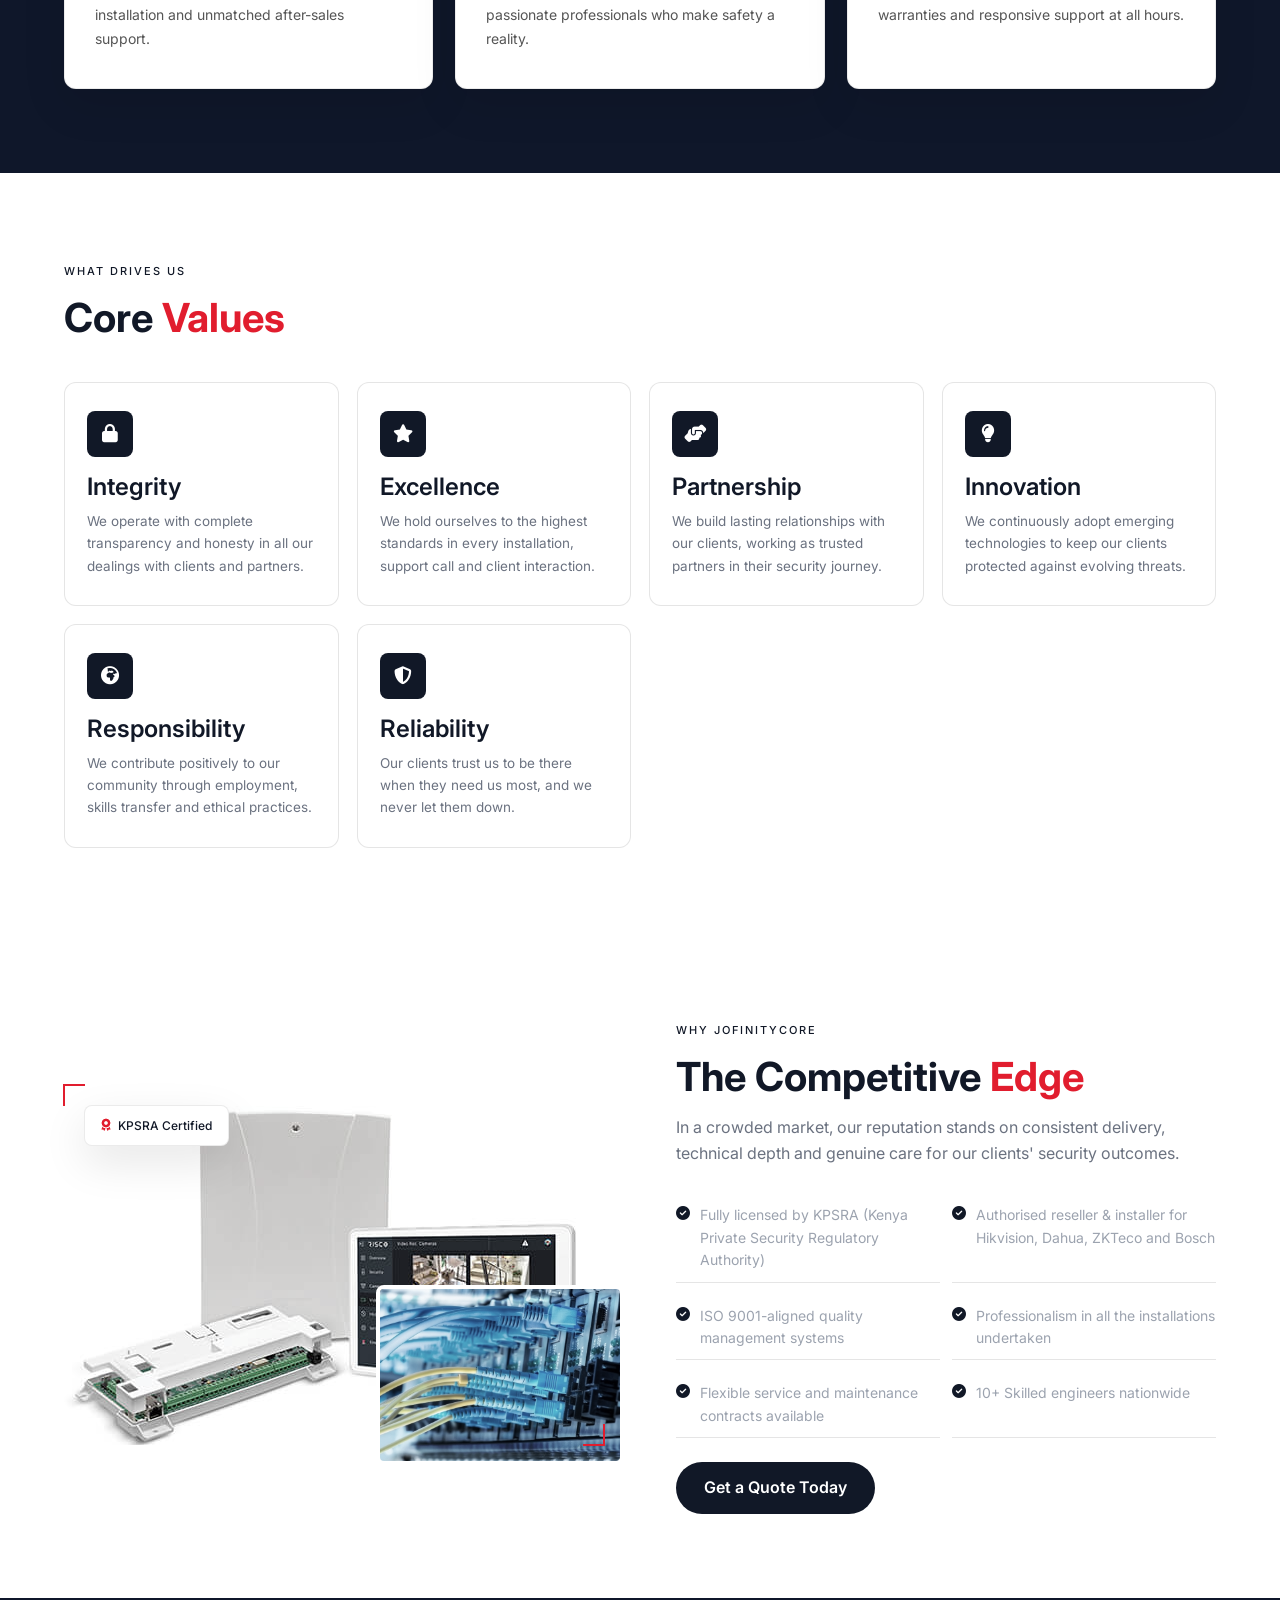
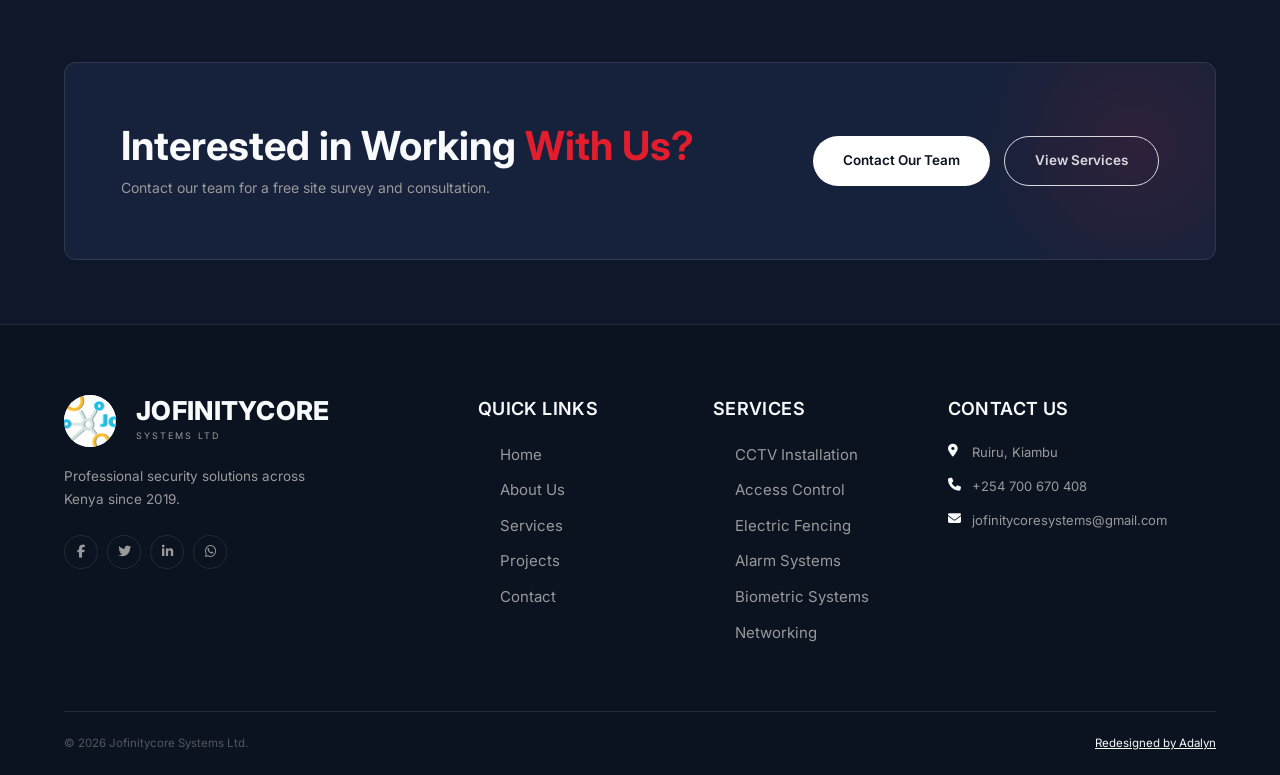
==== commit 33478bf7: "Remove marquee, fix nav gap, darken hero overlay, rebuild projects with real site data, fix contact " ====
--- a/about.html
+++ b/about.html
@@ -167,10 +167,10 @@
         <div class="fcontact"><i class="fas fa-envelope"></i><a href="mailto:jofinitycoresystems@gmail.com">jofinitycoresystems@gmail.com</a></div>
       </div>
     </div>
-    <div class="footer-bottom"><span>&copy; 2026 Jofinitycore Systems Ltd.</span><a href="admin">Admin</a></div>
+    <div class="footer-bottom"><span>&copy; 2026 Jofinitycore Systems Ltd.</span><a href="https://adalyntechnologies.co.ke/" target="_blank" rel="noopener">Redesigned by Adalyn</a></div>
   </div>
 </footer>
 <button class="btt" id="backToTop"><i class="fas fa-arrow-up"></i></button>
 <script src="js/main.js"></script>
 </body>
-</html>+</html>
--- a/css/style.css
+++ b/css/style.css
@@ -1,46 +1,47 @@
 /* ==============================================
-   JOFINITYCORE SYSTEMS LTD — Main Stylesheet
-   Fonts: Oswald (headlines) + Montserrat (body/UI) + Chakra Petch (data/labels/specs)
-   Theme: Black & white, teal held back to a small, deliberate accent role
+   JOFINITYCORE SYSTEMS LTD � Main Stylesheet
+   Font: Inter (headings, nav, body, UI � single family per style guide)
+   Theme: Corporate navy & blue, per brand style guide
    ============================================== */
 
-@import url('https://fonts.googleapis.com/css2?family=Oswald:wght@400;500;600;700&family=Montserrat:wght@300;400;500;600;700;800&family=Chakra+Petch:wght@400;500;600;700&display=swap');
+@import url('https://fonts.googleapis.com/css2?family=Inter:wght@400;500;600;700&display=swap');
 
 :root {
-  /* black */
-  --charcoal:      #0a0a0a;
-  --charcoal-mid:  #151515;
-  --charcoal-deep: #000000;
+  /* navy (dark sections) */
+  --charcoal:      #0F172A;
+  --charcoal-mid:  #16213b;
+  --charcoal-deep: #0B1220;
   --charcoal-line: rgba(255,255,255,.1);
 
-  /* white */
-  --paper:      #fafafa;
-  --paper-dim:  #f0f0f0;
+  /* white / background */
+  --paper:      #ffffff;
+  --paper-dim:  #f3f4f6;
   --paper-line: rgba(0,0,0,.1);
 
-  /* accent — held back on purpose: headline highlight words, thin frame lines,
-     small dots, link hovers. Not used for large fills anymore. */
-  --accent:      #0f9e94;
-  --accent-dim:  #0a5551;
-  --accent-deep: #0c7d75;
-  --accent-hover:#28c2b6;
-  --alert:       #e8483a;   /* emergency/alarm red — separate from the accent question entirely */
+  /* accent � brand red */
+  --accent:      #E11D2E;
+  --accent-rgb:  225,29,46;
+  --accent-dim:  #7A0F1A;
+  --accent-deep: #B3121F;
+  --accent-hover:#FF3B4E;
+  --alert:       #e8483a;   /* emergency/alarm red � separate from the accent question entirely */
   --ok:          #3fae6a;
 
   /* ink / text */
-  --ink:     #0a0a0a;
-  --white:   #f5f5f5;
-  --steel:   #555555;
-  --steel-lt:#333333;
+  --ink:     #111827;
+  --white:   #f8fafc;
+  --steel:   #6B7280;
+  --steel-lt:#9CA3AF;
   --gray:    var(--steel);
   --gray-lt: var(--steel-lt);
   --border:  var(--paper-line);
   --card:    #ffffff;
 
   --trans: 0.3s cubic-bezier(.4,0,.2,1);
-  --fhead: 'Oswald', sans-serif;
-  --fbody: 'Montserrat', sans-serif;
-  --fmono: 'Chakra Petch', sans-serif;
+  --fhead: 'Inter', sans-serif;
+  --flogo: 'Poppins', 'Inter', sans-serif;
+  --fbody: 'Inter', sans-serif;
+  --fmono: 'Inter', sans-serif;
   --shadow: 0 16px 44px rgba(0,0,0,.10);
   --shadow-dark: 0 16px 44px rgba(0,0,0,.6);
   --radius: 12px;
@@ -48,10 +49,11 @@
   --radius-pill: 999px;
 }
 
-/* ── RESET ── */
+
+/* -- RESET -- */
 *,*::before,*::after{box-sizing:border-box;margin:0;padding:0;}
 html{scroll-behavior:smooth;}
-body{font-family:var(--fbody);background:var(--paper);color:var(--ink);line-height:1.65;overflow-x:hidden;}
+body{font-family:var(--fbody);background:var(--paper);color:var(--ink);line-height:1.6;overflow-x:hidden;}
 img{max-width:100%;display:block;object-fit:cover;}
 a{text-decoration:none;color:inherit;}
 ul{list-style:none;}
@@ -64,9 +66,9 @@
   *,*::before,*::after{animation-duration:.001ms !important;animation-iteration-count:1 !important;transition-duration:.001ms !important;scroll-behavior:auto !important;}
 }
 
-/* ── UTILS ── */
+/* -- UTILS -- */
 .container{max-width:1200px;margin:0 auto;padding:0 24px;}
-.section{padding:96px 0;background:var(--paper);color:var(--ink);}
+.section{padding:84px 0;background:var(--paper);color:var(--ink);}
 .text-cyan{color:var(--accent);} /* the one deliberate spot of color left in every heading */
 .btn-group{display:flex;gap:14px;flex-wrap:wrap;}
 .mono{font-family:var(--fmono);}
@@ -84,7 +86,7 @@
 .services-bg{background:var(--charcoal-mid);}
 .svc-alt{background:var(--charcoal-mid);}
 
-/* ── LABELS & TITLES ── */
+/* -- LABELS & TITLES -- */
 .section-label{
   display:inline-flex;align-items:center;gap:10px;
   font-family:var(--fmono);font-size:11px;font-weight:500;letter-spacing:2px;
@@ -92,64 +94,64 @@
 }
 .hero .section-label,.page-hero .section-label,.services-bg .section-label,
 .mvv-bg .section-label,.svc-alt .section-label,.cta-wrap .section-label{color:var(--white);}
-.section-label::before{content:'//';display:block;color:var(--accent);}
 .section-title{
-  font-family:var(--fhead);font-size:clamp(30px,5vw,50px);
-  font-weight:700;line-height:1.08;margin-bottom:14px;
+  font-family:var(--fhead);font-size:clamp(28px,4vw,40px);
+  font-weight:700;line-height:1.2;margin-bottom:14px;
   color:inherit;
 }
-.section-desc{font-size:15.5px;color:var(--gray);max-width:560px;line-height:1.75;}
-
-/* ── BUTTONS ── */
+.section-desc{font-size:16px;color:var(--gray);max-width:560px;line-height:1.6;}
+
+/* -- BUTTONS -- */
 .btn{
   display:inline-flex;align-items:center;gap:9px;
-  padding:13px 28px;font-size:13.5px;font-weight:600;
-  border-radius:var(--radius-pill);transition:var(--trans);letter-spacing:.2px;
+  padding:13px 28px;font-size:16px;font-weight:600;
+  border-radius:var(--radius-pill);transition:var(--trans);letter-spacing:normal;
   font-family:var(--fbody);
 }
 .btn-primary{background:var(--ink);color:#ffffff;}
 .hero .btn-primary,.page-hero .btn-primary,.services-bg .btn-primary,.mvv-bg .btn-primary,
 .svc-alt .btn-primary,.cta-wrap .btn-primary{background:#ffffff;color:var(--charcoal-deep);}
-.btn-primary:hover{transform:translateY(-2px);box-shadow:0 10px 26px rgba(15,158,148,.28);}
+.btn-primary:hover{transform:translateY(-2px);box-shadow:0 10px 26px rgba(var(--accent-rgb),.28);}
 .btn-outline{background:transparent;color:inherit;border:1.5px solid currentColor;opacity:.85;}
 .btn-outline:hover{border-color:var(--accent);color:var(--accent-deep);opacity:1;transform:translateY(-2px);}
 .hero .btn-outline:hover,.page-hero .btn-outline:hover,.services-bg .btn-outline:hover,
 .mvv-bg .btn-outline:hover,.svc-alt .btn-outline:hover,.cta-wrap .btn-outline:hover{color:var(--accent);}
 .btn-wa{background:#25D366;color:#fff;border:none;}
 .btn-wa:hover{background:#1fb855;transform:translateY(-2px);}
-.btn-lg{padding:16px 36px;font-size:14.5px;}
-
-/* ── NAVBAR ── */
+.btn-lg{padding:13px 30px;font-size:13.5px;}
+
+/* -- NAVBAR -- */
 #navbar{
   position:fixed;top:0;left:0;right:0;z-index:1000;
-  background:linear-gradient(180deg,rgba(0,0,0,.55),transparent);
-  color:var(--white);
-  transition:background .4s,box-shadow .4s;
-  --gray:#9a9a9a;
+  background:#ffffff;
+  color:var(--ink);
+  transition:box-shadow .3s;
+  --gray:#6b6b6b;
+  box-shadow:0 2px 12px rgba(0,0,0,.05);
 }
 #navbar.scrolled{
-  background:rgba(0,0,0,.95);
-  backdrop-filter:blur(12px);
-  box-shadow:0 2px 30px rgba(0,0,0,.4);
-  border-bottom:1px solid var(--charcoal-line);
+  box-shadow:0 4px 24px rgba(0,0,0,.10);
 }
 .nav-inner{
   display:flex;align-items:center;justify-content:space-between;
   padding:16px 24px;max-width:1200px;margin:0 auto;
 }
-.nav-logo{display:flex;align-items:center;gap:11px;}
+.nav-logo{display:flex;align-items:center;gap:20px;flex-shrink:0;}
 .nav-logo-icon{
-  width:40px;height:40px;background:#ffffff;border-radius:50%;
+  width:52px;height:52px;background:#ffffff;border-radius:50%;
   display:flex;align-items:center;justify-content:center;flex-shrink:0;
-}
-.nav-logo-icon svg{fill:var(--charcoal-deep);width:20px;height:20px;}
-.nav-logo-icon img{width:100%;height:100%;object-fit:contain;padding:5px;border-radius:50%;}
-.nav-logo-name{font-family:var(--fhead);font-size:18px;font-weight:700;letter-spacing:.5px;display:block;line-height:1;color:var(--white);}
-.nav-logo-tagline{font-family:var(--fmono);font-size:9px;color:#9a9a9a;letter-spacing:2px;text-transform:uppercase;margin-top:3px;display:block;}
-.nav-links{display:flex;align-items:center;gap:4px;}
+  position:relative;overflow:hidden;
+}
+.nav-logo-icon svg{fill:var(--charcoal-deep);width:34px;height:34px;}
+.nav-logo-icon img{position:absolute;width:235px;height:235px;max-width:none;left:-46px;top:-88px;border-radius:0;}
+.nav-logo-name{font-family:var(--flogo);font-size:26px;font-weight:800;letter-spacing:.3px;display:block;line-height:1;}
+.nav-logo-name .brand-red{color:var(--accent);}
+.nav-logo-name .brand-black{color:#0a0a0a;}
+.nav-logo-tagline{font-family:var(--fmono);font-size:9px;color:#9a9a9a;letter-spacing:2px;text-transform:uppercase;margin-top:5px;display:block;}
+.nav-links{display:flex;align-items:center;justify-content:center;gap:4px;flex:1;}
 .nav-links a{
-  padding:8px 13px;font-size:13.5px;font-weight:500;
-  color:rgba(245,245,245,.82);border-radius:4px;
+  padding:8px 13px;font-size:16px;font-weight:500;
+  color:rgba(10,10,10,.72);border-radius:4px;
   position:relative;transition:color .2s;
 }
 .nav-links a::after{
@@ -161,15 +163,42 @@
 .nav-links a.active{color:var(--accent);}
 .nav-links a.active::after,
 .nav-links a:hover::after{transform:scaleX(1);}
-.nav-cta{margin-left:14px;}
-.nav-cta .btn{border-radius:var(--radius-pill);padding:12px 26px;background:#ffffff;color:var(--charcoal-deep);}
-.nav-toggle{display:none;flex-direction:column;gap:5px;padding:4px;z-index:1001;position:relative;}
-.nav-toggle span{display:block;width:24px;height:2px;background:var(--white);border-radius:2px;transition:var(--trans);}
+.nav-cta{flex-shrink:0;margin-left:14px;}
+.nav-cta .btn{border-radius:var(--radius-pill);padding:12px 26px;background:#25D366;color:#ffffff;}
+.nav-cta .btn:hover{background:#1fb855;transform:translateY(-2px);}
+.nav-cta-mobile{display:none;}
+.nav-toggle{display:none;flex-direction:column;gap:5px;padding:4px;z-index:1001;position:relative;flex-shrink:0;}
+
+/* Nav dropdown (Services) */
+.nav-dropdown{position:relative;}
+.nav-dropdown-toggle{display:inline-flex;align-items:center;gap:6px;}
+.nav-dropdown-arrow{font-size:9px;transition:transform .2s;}
+.nav-dropdown:hover .nav-dropdown-arrow{transform:rotate(180deg);}
+.nav-dropdown-menu{
+  position:absolute;top:100%;left:50%;transform:translateX(-50%) translateY(8px);
+  background:#ffffff;border:1px solid rgba(0,0,0,.08);border-radius:var(--radius-sm);
+  box-shadow:0 16px 40px rgba(0,0,0,.14);
+  min-width:230px;padding:8px;
+  opacity:0;visibility:hidden;pointer-events:none;
+  transition:opacity .2s ease,transform .2s ease,visibility .2s;
+  z-index:1100;
+}
+.nav-dropdown:hover .nav-dropdown-menu,
+.nav-dropdown:focus-within .nav-dropdown-menu{
+  opacity:1;visibility:visible;pointer-events:auto;transform:translateX(-50%) translateY(0);
+}
+.nav-dropdown-menu a{
+  display:flex;align-items:center;gap:10px;padding:10px 14px;font-size:13.5px;
+  color:var(--ink);border-radius:6px;font-weight:500;
+}
+.nav-dropdown-menu a i{width:16px;color:var(--accent);font-size:13px;flex-shrink:0;}
+.nav-dropdown-menu a:hover{background:var(--paper-dim);color:var(--accent-deep);}
+.nav-toggle span{display:block;width:24px;height:2px;background:var(--ink);border-radius:2px;transition:var(--trans);}
 .nav-toggle.open span:nth-child(1){transform:translateY(7px) rotate(45deg);}
 .nav-toggle.open span:nth-child(2){opacity:0;}
 .nav-toggle.open span:nth-child(3){transform:translateY(-7px) rotate(-45deg);}
 
-/* ── HERO ── */
+/* -- HERO -- */
 .hero{position:relative;min-height:100vh;display:flex;align-items:center;overflow:hidden;}
 .hero-slideshow{position:absolute;inset:0;}
 .hero-slide{
@@ -198,7 +227,7 @@
 .hero-arrow:hover{background:#ffffff;color:var(--charcoal-deep);border-color:#ffffff;transform:translateY(-2px);}
 .hero-overlay{
   position:absolute;inset:0;
-  background:linear-gradient(135deg,rgba(0,0,0,.94) 0%,rgba(0,0,0,.88) 55%,rgba(15,158,148,.10) 100%);
+  background:linear-gradient(115deg,rgba(0,0,0,.98) 0%,rgba(0,0,0,.94) 45%,rgba(0,0,0,.72) 75%,rgba(var(--accent-rgb),.16) 100%);
 }
 .hero-content{position:relative;z-index:1;padding:140px 24px 80px;width:100%;}
 .hero-badge{
@@ -217,22 +246,22 @@
 @keyframes pulse{0%,100%{opacity:1;transform:scale(1)}50%{opacity:.35;transform:scale(1.5)}}
 .hero-title{
   font-family:var(--fhead);
-  font-size:clamp(42px,7.5vw,80px);
-  font-weight:700;line-height:1.05;
+  font-size:clamp(38px,6vw,60px);
+  font-weight:700;line-height:1.2;letter-spacing:-1px;
   max-width:760px;margin-bottom:22px;
   font-style:normal;color:var(--white);
   animation:fadeUp .7s .1s ease both;
 }
 .hero-title em{font-style:normal;}
 .hero-desc{
-  font-size:16px;color:#b8b8b8;
-  max-width:500px;line-height:1.75;margin-bottom:36px;
+  font-size:20px;color:#b8b8b8;
+  max-width:520px;line-height:1.7;margin-bottom:36px;
   animation:fadeUp .7s .2s ease both;
 }
-.hero-buttons{display:flex;gap:14px;flex-wrap:wrap;animation:fadeUp .7s .3s ease both;}
+.hero-buttons{display:flex;gap:11px;flex-wrap:wrap;animation:fadeUp .7s .3s ease both;}
 .hero-stats{
   display:flex;align-items:center;gap:0;
-  margin-top:64px;padding-top:32px;
+  margin-top:44px;padding:32px 20px 20px;
   border-top:1px solid rgba(255,255,255,.12);
   flex-wrap:wrap;
   animation:fadeUp .7s .4s ease both;
@@ -240,11 +269,65 @@
 .hero-stat{padding:0 40px 0 0;}
 .hero-stat:first-child{padding-left:0;}
 .hero-stat-div{width:1px;height:40px;background:rgba(255,255,255,.14);margin:0 20px;}
-.hero-stat-num{font-family:var(--fmono);font-size:36px;font-weight:600;color:var(--white);line-height:1;}
-.hero-stat-label{font-family:var(--fmono);font-size:10.5px;letter-spacing:.5px;text-transform:uppercase;color:#8a8a8a;margin-top:6px;}
+.hero-stat-num{font-family:var(--fmono);font-size:18px;font-weight:700;color:var(--white);line-height:1;}
+.hero-stat-label{font-family:var(--fmono);font-size:16px;font-weight:500;letter-spacing:.3px;text-transform:uppercase;color:#8a8a8a;margin-top:6px;}
 @keyframes fadeUp{from{opacity:0;transform:translateY(22px)}to{opacity:1;transform:translateY(0)}}
 
-/* ── VIEWFINDER CORNER FRAME (the one recurring accent line, kept thin and small on purpose) ── */
+/* -- HERO EYEBROW -- */
+.hero-eyebrow{
+  display:flex;align-items:center;gap:12px;
+  font-family:var(--fmono);font-size:12.5px;font-weight:600;letter-spacing:2px;
+  text-transform:uppercase;color:#e8e8e8;margin-bottom:18px;
+  animation:fadeUp .7s .05s ease both;
+}
+.hero-eyebrow span{display:none;}
+
+/* -- CONDENSED HEADLINE TREATMENT -- */
+.hero-title-condensed{
+  text-transform:uppercase;font-weight:800;letter-spacing:-.5px;
+  -webkit-text-stroke:.2px rgba(255,255,255,.05);
+}
+
+/* -- ICON-BADGE STATS -- */
+.hero-stats-badged{display:flex;gap:0;flex-wrap:wrap;border-top:none;padding:0;margin-top:56px;}
+.hero-stats-badged .hero-stat{
+  display:flex;align-items:center;gap:14px;padding:0 36px 0 0;
+}
+.hero-stats-badged .hero-stat:last-child{padding-right:0;}
+.hero-stat-icon{
+  width:52px;height:52px;border-radius:50%;flex-shrink:0;
+  border:1.5px solid rgba(var(--accent-rgb),.5);
+  background:rgba(var(--accent-rgb),.08);
+  display:flex;align-items:center;justify-content:center;
+  color:var(--accent);font-size:19px;
+}
+
+/* -- HERO SHOWCASE (stacked service preview cards) -- */
+.hero-showcase{
+  position:absolute;top:130px;bottom:90px;right:24px;z-index:1;
+  width:260px;display:flex;flex-direction:column;gap:14px;pointer-events:auto;
+}
+.showcase-card{
+  position:relative;flex:1;border-radius:var(--radius);overflow:hidden;
+  border:1px solid rgba(255,255,255,.14);display:block;
+}
+.showcase-card img{width:100%;height:100%;object-fit:cover;filter:grayscale(.35) contrast(1.05);transition:transform .5s ease;}
+.showcase-card:hover img{transform:scale(1.06);}
+.showcase-overlay{
+  position:absolute;inset:0;
+  background:linear-gradient(0deg,rgba(0,0,0,.88) 0%,rgba(0,0,0,.25) 55%,rgba(var(--accent-rgb),.18) 100%);
+}
+.showcase-label{
+  position:absolute;left:16px;right:16px;bottom:14px;z-index:1;
+  display:flex;align-items:center;justify-content:space-between;
+  font-family:var(--fmono);font-size:12.5px;font-weight:600;letter-spacing:.6px;
+  text-transform:uppercase;color:#fff;
+}
+.showcase-label i{color:var(--accent);font-size:12px;transition:transform .2s;}
+.showcase-card:hover .showcase-label i{transform:translateX(3px);}
+@media(max-width:1300px){.hero-showcase{display:none;}}
+
+/* -- VIEWFINDER CORNER FRAME (the one recurring accent line, kept thin and small on purpose) -- */
 .frame-corners{position:relative;}
 .frame-corners::before,
 .frame-corners::after{
@@ -262,11 +345,11 @@
 }
 .frame-tag-dot{width:6px;height:6px;border-radius:50%;background:var(--alert);animation:pulse 1.6s ease infinite;}
 
-/* ── INTRO SECTION ── */
+/* -- INTRO SECTION -- */
 .intro-grid{display:grid;grid-template-columns:1fr 1fr;gap:72px;align-items:center;}
 .check-list{margin-top:24px;display:grid;grid-template-columns:1fr 1fr;gap:12px;}
 .check-list li{display:flex;align-items:center;gap:9px;font-size:14px;color:var(--gray-lt);}
-.check-list li i{color:var(--ink);flex-shrink:0;}
+.check-list li i{color:#1d9bf0;flex-shrink:0;}
 
 .intro-visuals{position:relative;}
 .intro-img-main{border-radius:var(--radius);overflow:hidden;height:320px;}
@@ -285,7 +368,7 @@
 .ifb-num{font-family:var(--fmono);font-size:26px;font-weight:600;line-height:1;}
 .ifb-txt{font-size:11px;font-weight:600;letter-spacing:.5px;}
 
-/* ── SERVICES GRID ── */
+/* -- SERVICES GRID -- */
 .section-split-header{display:flex;justify-content:space-between;align-items:flex-end;flex-wrap:wrap;gap:20px;margin-bottom:48px;}
 .services-grid{display:grid;grid-template-columns:repeat(auto-fill,minmax(340px,1fr));gap:22px;}
 .scard{
@@ -305,7 +388,7 @@
   display:flex;align-items:center;justify-content:center;font-size:16px;
 }
 .scard-body{padding:26px;flex:1;display:flex;flex-direction:column;}
-.scard-body h3{font-family:var(--fhead);font-size:22px;font-weight:700;margin-bottom:10px;color:var(--white);}
+.scard-body h3{font-family:var(--fhead);font-size:24px;font-weight:600;line-height:1.2;margin-bottom:10px;color:var(--white);}
 .scard-body p{font-size:13.5px;color:var(--gray);line-height:1.7;flex:1;}
 .scard-link{
   display:inline-flex;align-items:center;gap:6px;font-family:var(--fmono);
@@ -314,7 +397,7 @@
 }
 .scard:hover .scard-link{gap:10px;color:var(--accent);}
 
-/* ── WHY US ── */
+/* -- WHY US -- */
 .why-grid{display:grid;grid-template-columns:1fr 1fr;gap:72px;align-items:center;}
 .why-images{position:relative;}
 .why-main{width:100%;height:360px;border-radius:var(--radius);object-fit:cover;filter:grayscale(.5);}
@@ -340,7 +423,7 @@
 .why-checks li{font-size:14px;color:var(--gray-lt);padding:10px 0;border-bottom:1px solid var(--border);display:flex;gap:10px;align-items:flex-start;}
 .why-checks li i{color:var(--ink);margin-top:2px;flex-shrink:0;}
 
-/* ── TESTIMONIALS ── */
+/* -- TESTIMONIALS -- */
 .testi-grid{display:grid;grid-template-columns:repeat(auto-fill,minmax(320px,1fr));gap:22px;}
 .tcard{background:var(--card);border:1px solid var(--border);border-radius:var(--radius);padding:32px;position:relative;box-shadow:var(--shadow);}
 .tcard-quote{font-family:var(--fhead);font-size:28px;color:var(--ink);opacity:.5;margin-bottom:16px;display:block;}
@@ -357,14 +440,14 @@
 .tcard-author strong{font-size:14px;display:block;}
 .tcard-author span{font-size:12px;color:var(--gray);}
 
-/* ── CLIENTS STRIP ── */
-.clients-strip{border-top:1px solid var(--charcoal-line);border-bottom:1px solid var(--charcoal-line);padding:40px 0;}
-.clients-label{text-align:center;font-family:var(--fmono);font-size:11px;letter-spacing:2px;text-transform:uppercase;color:var(--gray);margin-bottom:32px;}
-.clients-row{display:flex;justify-content:center;align-items:center;flex-wrap:wrap;gap:40px;}
-.clients-row span{font-family:var(--fhead);font-size:16px;font-weight:700;letter-spacing:.5px;color:rgba(245,245,245,.25);transition:color .2s;cursor:default;}
-.clients-row span:hover{color:rgba(245,245,245,.65);}
-
-/* ── CTA BOX ── */
+/* -- CLIENTS STRIP -- */
+.clients-strip{}
+.clients-label{text-align:center;font-family:var(--fmono);font-size:11px;letter-spacing:2px;text-transform:uppercase;color:#9a9a9a;margin-bottom:32px;}
+.clients-row{display:flex;align-items:center;}
+.clients-row span{font-family:var(--fhead);font-size:16px;font-weight:700;letter-spacing:.5px;color:rgba(245,245,245,.35);transition:color .2s;cursor:default;}
+.clients-row span:hover{color:rgba(245,245,245,.75);}
+
+/* -- CTA BOX -- */
 .cta-wrap{padding:64px 0;}
 .cta-box{
   background:var(--charcoal-mid);
@@ -375,13 +458,13 @@
 .cta-box::before{
   content:'';position:absolute;top:-80px;right:-80px;
   width:320px;height:320px;border-radius:50%;
-  background:radial-gradient(circle,rgba(15,158,148,.09) 0%,transparent 70%);
+  background:radial-gradient(circle,rgba(var(--accent-rgb),.12) 0%,transparent 70%);
 }
 .cta-title{font-family:var(--fhead);font-size:clamp(26px,3.5vw,40px);font-weight:700;line-height:1.15;}
 .cta-box p{color:#9a9a9a;margin-top:8px;font-size:14px;}
 .cta-box .btn-group{flex-shrink:0;}
 
-/* ── PAGE HERO ── */
+/* -- PAGE HERO -- */
 .page-hero{position:relative;padding:160px 0 80px;background-size:cover;background-position:center;border-bottom:1px solid var(--charcoal-line);}
 .page-hero-overlay{position:absolute;inset:0;background:linear-gradient(180deg,rgba(0,0,0,.92) 0%,rgba(0,0,0,.84) 100%);}
 .page-hero-content{position:relative;z-index:1;}
@@ -391,7 +474,7 @@
 .page-hero-title{font-family:var(--fhead);font-size:clamp(38px,6.5vw,68px);font-weight:700;line-height:1.05;margin:8px 0 16px;color:var(--white);}
 .page-hero-content p{font-size:16px;color:#b8b8b8;max-width:520px;line-height:1.7;}
 
-/* ── ABOUT PAGE ── */
+/* -- ABOUT PAGE -- */
 .about-grid{display:grid;grid-template-columns:1fr 1fr;gap:72px;align-items:center;}
 .about-images{position:relative;}
 .about-main-img{border-radius:var(--radius);overflow:hidden;height:340px;}
@@ -411,23 +494,27 @@
 .asi-num{font-family:var(--fmono);font-size:30px;font-weight:600;color:var(--ink);line-height:1;}
 .asi-label{font-family:var(--fmono);font-size:10.5px;letter-spacing:.3px;color:var(--gray);margin-top:6px;}
 
-/* Mission Vision Values */
+/* Mission Vision Values � always rendered as light cards, even inside a dark section */
 .mvv-grid{display:grid;grid-template-columns:repeat(auto-fill,minmax(300px,1fr));gap:22px;}
-.mvv-card{border-radius:var(--radius);padding:36px 30px;border:1px solid var(--border);position:relative;overflow:hidden;background:var(--card);}
+.mvv-card{
+  border-radius:var(--radius);padding:36px 30px;
+  border:1px solid rgba(0,0,0,.08);position:relative;overflow:hidden;
+  background:#ffffff;box-shadow:var(--shadow);
+}
 .mvv-card::before{content:'';position:absolute;top:0;left:0;width:100%;height:3px;background:var(--ink);}
-.mvv-icon{font-size:26px;margin-bottom:16px;color:var(--ink);}
-.mvv-card h3{font-family:var(--fhead);font-size:22px;font-weight:700;margin-bottom:12px;color:var(--white);}
-.mvv-card p{font-size:14px;color:var(--gray);line-height:1.75;}
+.mvv-icon{font-size:26px;margin-bottom:16px;color:var(--accent-deep);}
+.mvv-card h3{font-family:var(--fhead);font-size:24px;font-weight:600;line-height:1.2;margin-bottom:12px;color:#0a0a0a;}
+.mvv-card p{font-size:14px;color:#555555;line-height:1.75;}
 
 /* Core Values */
 .values-grid{display:grid;grid-template-columns:repeat(auto-fill,minmax(220px,1fr));gap:18px;margin-top:40px;}
 .value-card{background:var(--card);border:1px solid var(--border);border-radius:var(--radius);padding:28px 22px;transition:var(--trans);}
 .value-card:hover{border-color:rgba(0,0,0,.2);transform:translateY(-3px);box-shadow:var(--shadow);}
 .vc-icon{width:46px;height:46px;background:var(--ink);border-radius:var(--radius-sm);display:flex;align-items:center;justify-content:center;color:#ffffff;font-size:18px;margin-bottom:16px;}
-.value-card h3{font-family:var(--fhead);font-size:19px;font-weight:700;margin-bottom:8px;}
+.value-card h3{font-family:var(--fhead);font-size:24px;font-weight:600;line-height:1.2;margin-bottom:8px;}
 .value-card p{font-size:13.5px;color:var(--gray);line-height:1.65;}
 
-/* ── SERVICES PAGE ── */
+/* -- SERVICES PAGE -- */
 .svc-tabs-bar{background:var(--charcoal);border-bottom:1px solid var(--charcoal-line);position:sticky;top:70px;z-index:99;}
 .svc-tabs{display:flex;overflow-x:auto;padding:0;gap:0;scrollbar-width:none;}
 .svc-tabs::-webkit-scrollbar{display:none;}
@@ -459,7 +546,7 @@
 .svc-brands{font-family:var(--fmono);font-size:11.5px;font-weight:500;letter-spacing:1.5px;color:var(--gray);margin-bottom:20px;text-transform:uppercase;}
 .svc-maint-cta{background:var(--charcoal-mid);border-top:1px solid var(--charcoal-line);padding:80px 0;color:var(--white);--gray:#9a9a9a;}
 
-/* ── PROJECTS PAGE ── */
+/* -- PROJECTS PAGE -- */
 .filter-bar{display:flex;gap:10px;flex-wrap:wrap;margin-bottom:40px;}
 .fbtn{
   padding:9px 22px;border:1px solid var(--border);border-radius:var(--radius-pill);
@@ -476,7 +563,7 @@
 .pcard:hover .pcard-img img{transform:scale(1.06);}
 .pcard-tag{position:absolute;top:12px;right:12px;background:var(--ink);color:#ffffff;font-family:var(--fmono);font-size:10.5px;font-weight:600;padding:4px 12px;border-radius:var(--radius-pill);letter-spacing:.4px;}
 .pcard-body{padding:22px;}
-.pcard-body h3{font-family:var(--fhead);font-size:20px;font-weight:700;margin-bottom:8px;}
+.pcard-body h3{font-family:var(--fhead);font-size:24px;font-weight:600;line-height:1.2;margin-bottom:8px;}
 .pcard-body p{font-size:13.5px;color:var(--gray);line-height:1.65;}
 .pcard-meta{display:flex;gap:20px;margin-top:16px;padding-top:14px;border-top:1px solid var(--border);}
 .pcard-meta span{font-family:var(--fmono);font-size:11.5px;color:var(--gray);display:flex;align-items:center;gap:5px;}
@@ -489,10 +576,10 @@
 .stats-row{display:flex;align-items:stretch;}
 .stat-item{flex:1;padding:40px 20px;text-align:center;}
 .stat-div{width:1px;background:var(--charcoal-line);margin:20px 0;}
-.stat-num{font-family:var(--fmono);font-size:clamp(32px,4vw,46px);font-weight:600;color:var(--white);line-height:1;}
-.stat-lbl{font-family:var(--fmono);font-size:11px;letter-spacing:.4px;color:#8a8a8a;margin-top:8px;text-transform:uppercase;}
-
-/* ── CONTACT PAGE ── */
+.stat-num{font-family:var(--fmono);font-size:clamp(36px,4vw,48px);font-weight:700;color:var(--white);line-height:1;}
+.stat-lbl{font-family:var(--fmono);font-size:16px;font-weight:500;letter-spacing:.3px;color:#8a8a8a;margin-top:8px;text-transform:uppercase;}
+
+/* -- CONTACT PAGE -- */
 .quick-contact-strip{border-bottom:1px solid var(--charcoal-line);}
 .qcs-row{display:flex;align-items:stretch;flex-wrap:wrap;}
 .qcs-item{display:flex;align-items:center;gap:14px;padding:20px 32px;color:var(--white);transition:background .2s;flex:1;min-width:180px;}
@@ -537,17 +624,17 @@
 .map-frame{border-radius:var(--radius);overflow:hidden;border:1px solid var(--paper-line);height:420px;filter:grayscale(.4);}
 .map-frame iframe{width:100%;height:100%;border:none;}
 
-/* ── FOOTER ── */
+/* -- FOOTER -- */
 footer{background:var(--charcoal-deep);border-top:1px solid var(--charcoal-line);padding:70px 0 0;}
 .footer-grid{display:grid;grid-template-columns:2fr 1fr 1fr 1.5fr;gap:56px;padding-bottom:56px;border-bottom:1px solid var(--charcoal-line);}
 .footer-brand p{font-size:13.5px;color:#9a9a9a;line-height:1.7;margin:18px 0 24px;max-width:280px;}
 .footer-socials{display:flex;gap:9px;}
 .footer-socials a{width:34px;height:34px;border:1px solid var(--charcoal-line);border-radius:50%;display:flex;align-items:center;justify-content:center;font-size:13px;color:#9a9a9a;transition:var(--trans);}
 .footer-socials a:hover{border-color:#ffffff;color:#ffffff;}
-.footer-col h4{font-family:var(--fmono);font-size:12px;font-weight:500;letter-spacing:1.5px;text-transform:uppercase;margin-bottom:18px;color:var(--white);}
+.footer-col h4{font-family:var(--fmono);font-size:18px;font-weight:600;letter-spacing:.4px;text-transform:uppercase;margin-bottom:18px;color:var(--white);}
 .footer-col ul li{margin-bottom:10px;}
-.footer-col ul a{font-size:13.5px;color:#9a9a9a;transition:color .2s;display:flex;align-items:center;gap:6px;}
-.footer-col ul a::before{content:'›';color:var(--accent);font-size:16px;opacity:0;transition:opacity .2s;}
+.footer-col ul a{font-size:15px;color:#9a9a9a;transition:color .2s;display:flex;align-items:center;gap:6px;}
+.footer-col ul a::before{content:'�';color:var(--accent);font-size:16px;opacity:0;transition:opacity .2s;}
 .footer-col ul a:hover{color:var(--white);}
 .footer-col ul a:hover::before{opacity:1;}
 .fcontact{display:flex;gap:10px;margin-bottom:13px;font-size:13px;color:#9a9a9a;align-items:flex-start;}
@@ -557,7 +644,7 @@
 .footer-bottom{display:flex;align-items:center;justify-content:space-between;padding:22px 0;font-family:var(--fmono);font-size:11.5px;color:rgba(245,245,245,.3);flex-wrap:wrap;gap:10px;}
 .footer-bottom a{color:var(--white);text-decoration:underline;}
 
-/* ── BACK TO TOP ── */
+/* -- BACK TO TOP -- */
 .btt{
   position:fixed;bottom:28px;right:28px;width:44px;height:44px;
   background:var(--ink);color:#ffffff;border-radius:50%;
@@ -567,23 +654,25 @@
 .btt.show{opacity:1;pointer-events:auto;}
 .btt:hover{transform:translateY(-3px);background:var(--accent);}
 
-/* ── ANIMATE ON SCROLL ── */
+/* -- ANIMATE ON SCROLL -- */
 .aos{opacity:0;transform:translateY(28px);transition:opacity .65s ease,transform .65s ease;}
 .aos.aos-delay-1{transition-delay:.1s;}
 .aos.aos-delay-2{transition-delay:.2s;}
 .aos.aos-delay-3{transition-delay:.3s;}
 .aos.visible{opacity:1;transform:translateY(0);}
 
-/* ── RESPONSIVE ── */
+/* -- RESPONSIVE -- */
 @media(max-width:1024px){
   .footer-grid{grid-template-columns:1fr 1fr;gap:40px;}
 }
 @media(max-width:900px){
   .nav-toggle{display:flex;}
+  .nav-cta-desktop{display:none;}
+  .nav-cta-mobile{display:block;}
   .nav-links{
     position:fixed;top:0;left:0;right:0;bottom:0;
     background:rgba(0,0,0,.98);backdrop-filter:blur(16px);
-    flex-direction:column;padding:90px 28px 40px;
+    flex-direction:column;justify-content:flex-start;padding:90px 28px 40px;
     transform:translateY(-100%);
     transition:transform .4s cubic-bezier(.4,0,.2,1);
     z-index:999;align-items:flex-start;gap:4px;overflow-y:auto;
@@ -591,7 +680,19 @@
   .nav-links.open{transform:translateY(0);}
   .nav-links a{font-family:var(--fhead);font-size:26px;font-weight:700;padding:12px 0;width:100%;border-bottom:1px solid rgba(255,255,255,.06);color:var(--white);}
   .nav-links a::after{display:none;}
-  .nav-cta{margin:16px 0 0;}
+  .nav-dropdown{width:100%;}
+  .nav-dropdown-arrow{display:none;}
+  .nav-dropdown-menu{
+    position:static;opacity:1;visibility:visible;pointer-events:auto;
+    transform:none;background:transparent;border:none;box-shadow:none;
+    padding:0 0 8px 16px;min-width:0;
+  }
+  .nav-dropdown-menu a{
+    font-family:var(--fbody);font-size:16px;font-weight:500;
+    padding:9px 0;border-bottom:none;color:rgba(245,245,245,.7);
+  }
+  .nav-dropdown-menu a i{color:var(--accent);}
+  .nav-cta{margin:16px 0 0;margin-left:0;}
   .nav-cta .btn{padding:14px 32px;font-size:16px;}
   .intro-grid,.about-grid,.why-grid,.svc-grid,.contact-grid{grid-template-columns:1fr;gap:48px;}
   .svc-grid-rev{direction:ltr;}
@@ -627,4 +728,57 @@
   .cta-box{padding:36px 24px;}
   .qcs-item{min-width:100%;}
   .svc-img{height:280px;}
-}+}
+/* -- HERO POSTER COLUMNS -- */
+.hero-posters{position:absolute;top:110px;bottom:110px;right:24px;z-index:1;display:flex;gap:16px;pointer-events:none;}
+.poster-col{width:220px;height:100%;overflow:hidden;position:relative;border-radius:var(--radius);
+  -webkit-mask-image:linear-gradient(180deg,transparent 0,#000 10%,#000 90%,transparent 100%);
+  mask-image:linear-gradient(180deg,transparent 0,#000 10%,#000 90%,transparent 100%);}
+.poster-track{display:flex;flex-direction:column;gap:22px;width:100%;will-change:transform;}
+.poster-col-up .poster-track{animation:posterScrollUp 34s linear infinite;}
+.poster-col-down .poster-track{animation:posterScrollDown 38s linear infinite;}
+.poster-item{position:relative;width:100%;height:340px;flex-shrink:0;border-radius:var(--radius);overflow:hidden;border:1px solid rgba(255,255,255,.14);background:#000000;}
+.poster-item img{width:100%;height:100%;object-fit:cover;object-position:center;display:block;filter:saturate(1.05) contrast(1.03);}
+.poster-cap{position:absolute;left:0;right:0;bottom:0;padding:14px 16px 12px;background:linear-gradient(0deg,rgba(0,0,0,.9),transparent);font-family:var(--fmono);font-size:13px;font-weight:500;letter-spacing:.5px;text-transform:uppercase;color:#fff;}
+@keyframes posterScrollUp{0%{transform:translateY(0);}100%{transform:translateY(-50%);}}
+@keyframes posterScrollDown{0%{transform:translateY(-50%);}100%{transform:translateY(0);}}
+@media(max-width:1300px){.hero-posters{display:none;}}
+/* -- HERO STATS AS CARDS (compact, contained) -- */
+.hero-stats-cards{
+  display:flex;flex-wrap:wrap;gap:12px;
+  max-width:560px;
+  border-top:none;padding:0;margin-top:36px;
+}
+.hero-stat-card{
+  background:rgba(255,255,255,.04);
+  border:1px solid rgba(255,255,255,.12);
+  border-radius:10px;
+  padding:12px 16px;
+  flex:1 1 110px;
+  min-width:110px;
+}
+.hero-stat-card .hero-stat-num{font-family:var(--fmono);font-size:16px;font-weight:700;color:var(--white);line-height:1;}
+.hero-stat-card .hero-stat-label{font-family:var(--fmono);font-size:9.5px;font-weight:500;letter-spacing:.3px;text-transform:uppercase;color:#8a8a8a;margin-top:4px;}
+
+/* -- CLIENTS STRIP AS RED LED MARQUEE -- */
+.clients-strip{
+  background:var(--accent, #e8483a);position:fixed;top:0;left:0;right:0;z-index:1001;height:44px;display:flex;align-items:center;overflow:hidden;padding:0;
+}
+.clients-label{display:none;}
+.clients-row{
+  display:flex;flex-wrap:nowrap;gap:0;
+  justify-content:flex-start;
+  white-space:nowrap;
+  animation:clientsMarquee 22s linear infinite;
+  width:max-content;
+}
+.clients-row span{
+  color:#ffffff;
+  padding:0 40px;
+  flex-shrink:0;
+}
+.clients-row span:hover{color:#ffffff;}
+@keyframes clientsMarquee{
+  0%{transform:translateX(0);}
+  100%{transform:translateX(-50%);}
+}
